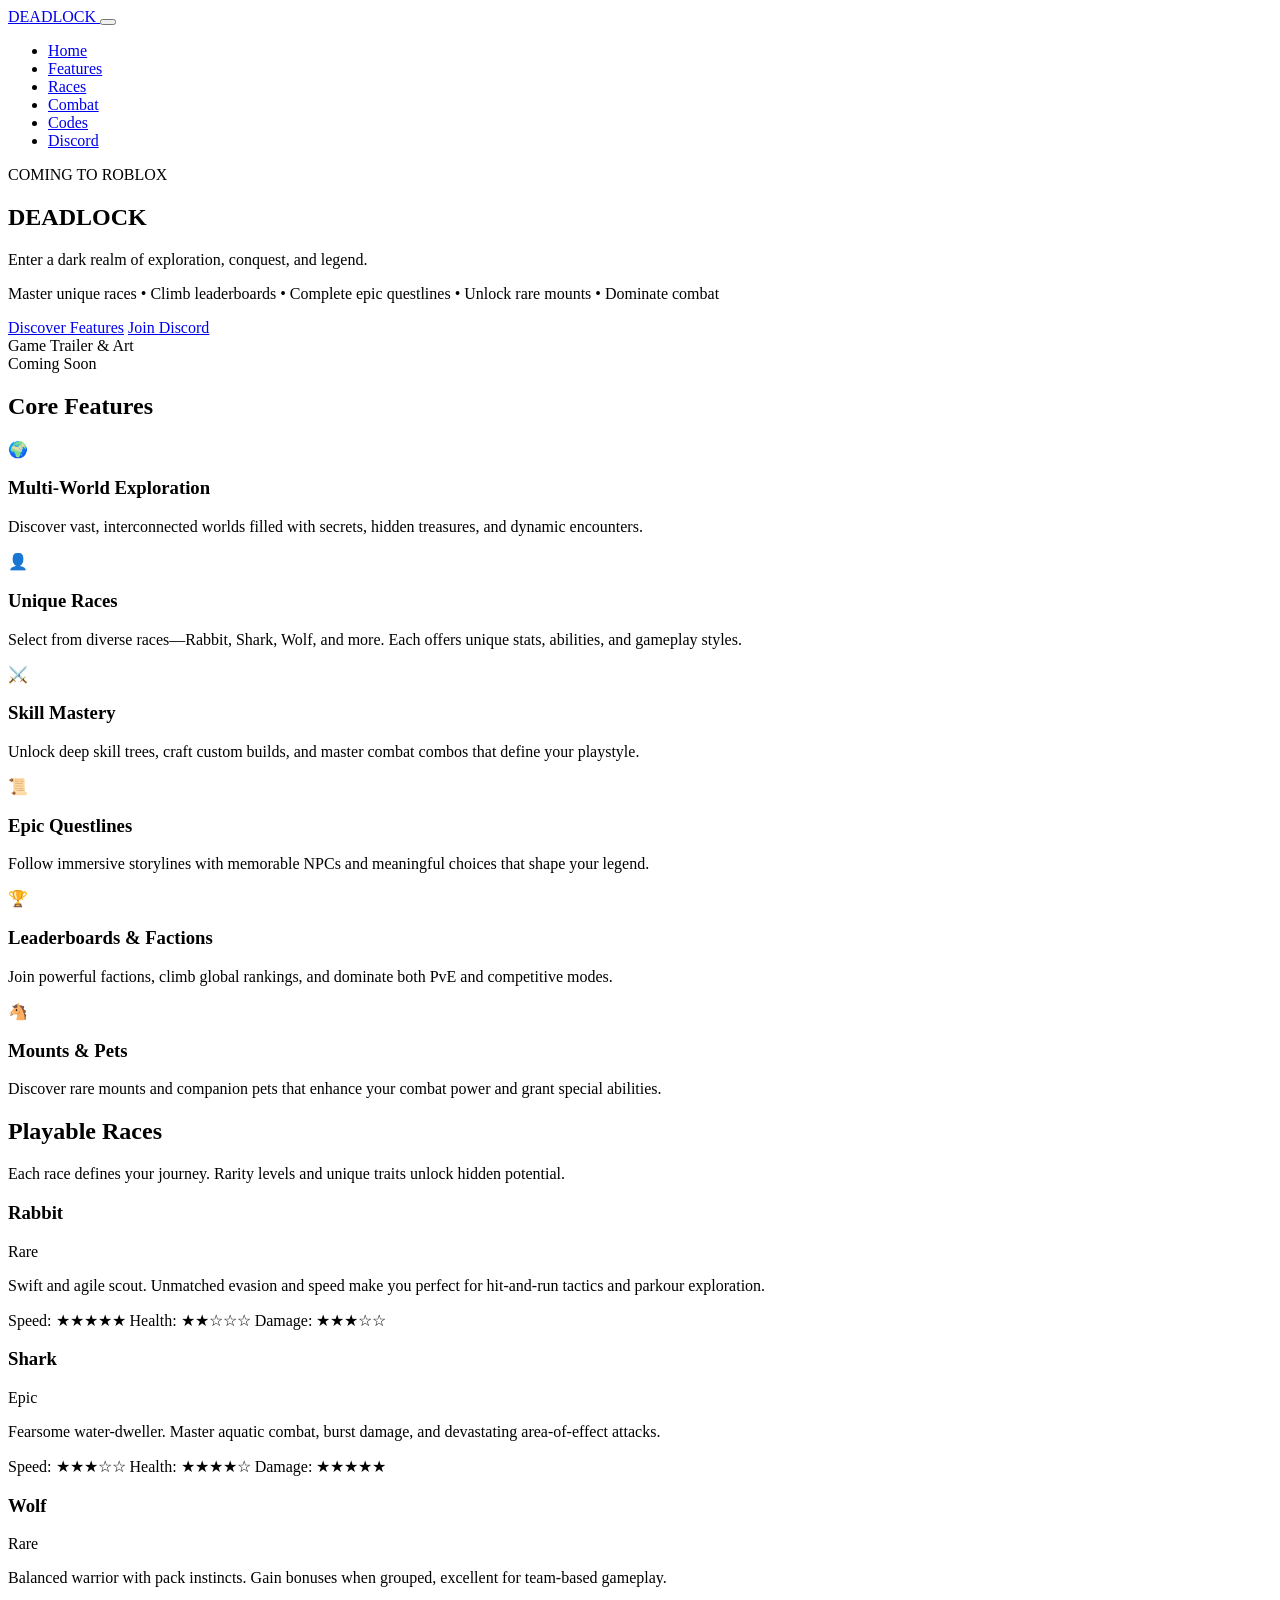
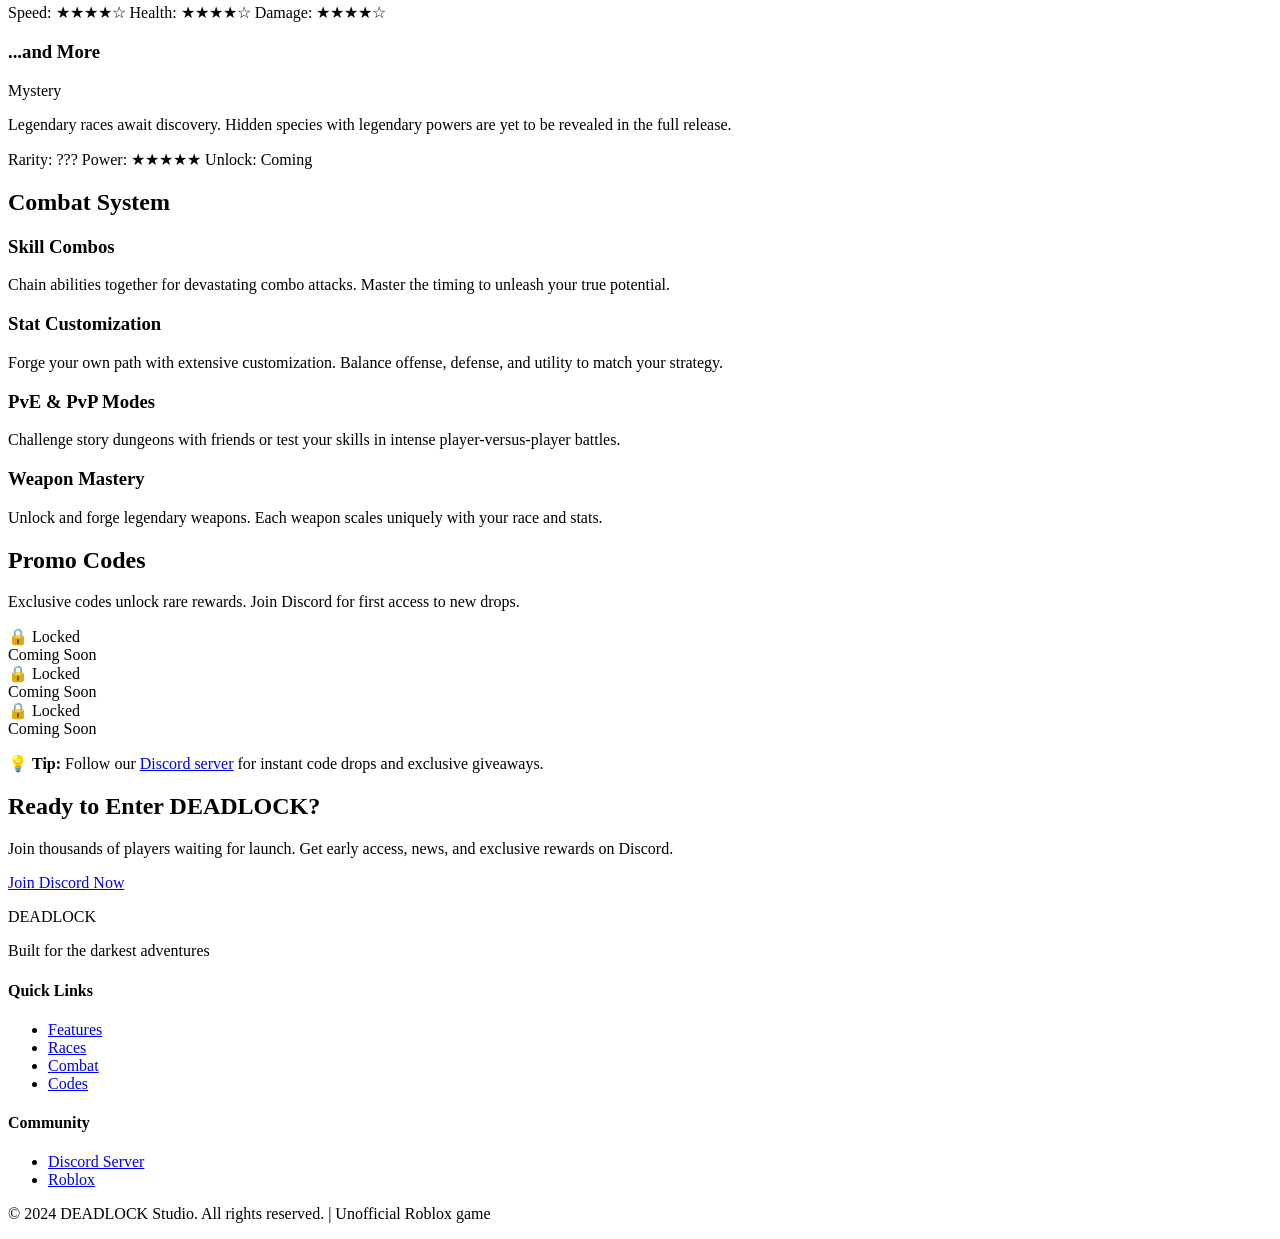
==== index.html @ 70a23412 "Complete rebuild: new professional DEADLOCK website with full functionality" ====
<!DOCTYPE html>
<html lang="en">
<head>
  <meta charset="UTF-8">
  <meta name="viewport" content="width=device-width, initial-scale=1.0">
  <title>DEADLOCK — Dark Roblox RPG</title>
  <meta name="description" content="DEADLOCK — An immersive dark Roblox RPG. Explore worlds, unlock races, master combat, climb leaderboards.">
  <link rel="preconnect" href="https://fonts.googleapis.com">
  <link rel="preconnect" href="https://fonts.gstatic.com" crossorigin>
  <link href="https://fonts.googleapis.com/css2?family=Inter:wght@300;400;500;600;700;800;900&display=swap" rel="stylesheet">
  <link rel="stylesheet" href="styles.css">
</head>
<body>
  <!-- HEADER / NAV -->
  <header class="site-header">
    <div class="container">
      <div class="header-inner">
        <a href="#home" class="logo">
          <span class="logo-text">DEADLOCK</span>
        </a>
        
        <button id="nav-toggle" class="nav-toggle" aria-label="Toggle menu" aria-expanded="false">
          <span></span>
          <span></span>
          <span></span>
        </button>

        <nav id="site-nav" class="site-nav">
          <ul>
            <li><a href="#home">Home</a></li>
            <li><a href="#features">Features</a></li>
            <li><a href="#races">Races</a></li>
            <li><a href="#combat">Combat</a></li>
            <li><a href="#codes">Codes</a></li>
            <li><a href="https://discord.gg/ru4EJtZaUZ" target="_blank" class="btn-discord">Discord</a></li>
          </ul>
        </nav>
      </div>
    </div>
  </header>

  <!-- HERO SECTION -->
  <section id="home" class="hero">
    <div class="container">
      <div class="hero-content">
        <div class="hero-tag">COMING TO ROBLOX</div>
        <h1 class="hero-title">DEADLOCK</h1>
        <p class="hero-subtitle">Enter a dark realm of exploration, conquest, and legend.</p>
        <p class="hero-desc">Master unique races • Climb leaderboards • Complete epic questlines • Unlock rare mounts • Dominate combat</p>
        
        <div class="hero-buttons">
          <a href="#features" class="btn btn-primary">Discover Features</a>
          <a href="https://discord.gg/ru4EJtZaUZ" target="_blank" class="btn btn-secondary">Join Discord</a>
        </div>
      </div>

      <div class="hero-visual">
        <div class="hero-glow"></div>
        <div class="hero-box">
          <div class="placeholder-text">Game Trailer & Art<br>Coming Soon</div>
        </div>
      </div>
    </div>
  </section>

  <!-- FEATURES SECTION -->
  <section id="features" class="features">
    <div class="container">
      <h2 class="section-title">Core Features</h2>
      
      <div class="features-grid">
        <div class="feature-card">
          <div class="feature-icon">🌍</div>
          <h3>Multi-World Exploration</h3>
          <p>Discover vast, interconnected worlds filled with secrets, hidden treasures, and dynamic encounters.</p>
        </div>

        <div class="feature-card">
          <div class="feature-icon">👤</div>
          <h3>Unique Races</h3>
          <p>Select from diverse races—Rabbit, Shark, Wolf, and more. Each offers unique stats, abilities, and gameplay styles.</p>
        </div>

        <div class="feature-card">
          <div class="feature-icon">⚔️</div>
          <h3>Skill Mastery</h3>
          <p>Unlock deep skill trees, craft custom builds, and master combat combos that define your playstyle.</p>
        </div>

        <div class="feature-card">
          <div class="feature-icon">📜</div>
          <h3>Epic Questlines</h3>
          <p>Follow immersive storylines with memorable NPCs and meaningful choices that shape your legend.</p>
        </div>

        <div class="feature-card">
          <div class="feature-icon">🏆</div>
          <h3>Leaderboards & Factions</h3>
          <p>Join powerful factions, climb global rankings, and dominate both PvE and competitive modes.</p>
        </div>

        <div class="feature-card">
          <div class="feature-icon">🐴</div>
          <h3>Mounts & Pets</h3>
          <p>Discover rare mounts and companion pets that enhance your combat power and grant special abilities.</p>
        </div>
      </div>
    </div>
  </section>

  <!-- RACES SECTION -->
  <section id="races" class="races">
    <div class="container">
      <h2 class="section-title">Playable Races</h2>
      <p class="section-desc">Each race defines your journey. Rarity levels and unique traits unlock hidden potential.</p>
      
      <div class="races-list">
        <div class="race-item">
          <div class="race-header">
            <h3>Rabbit</h3>
            <span class="race-rarity rarity-rare">Rare</span>
          </div>
          <p>Swift and agile scout. Unmatched evasion and speed make you perfect for hit-and-run tactics and parkour exploration.</p>
          <div class="race-stats">
            <span>Speed: ★★★★★</span>
            <span>Health: ★★☆☆☆</span>
            <span>Damage: ★★★☆☆</span>
          </div>
        </div>

        <div class="race-item">
          <div class="race-header">
            <h3>Shark</h3>
            <span class="race-rarity rarity-epic">Epic</span>
          </div>
          <p>Fearsome water-dweller. Master aquatic combat, burst damage, and devastating area-of-effect attacks.</p>
          <div class="race-stats">
            <span>Speed: ★★★☆☆</span>
            <span>Health: ★★★★☆</span>
            <span>Damage: ★★★★★</span>
          </div>
        </div>

        <div class="race-item">
          <div class="race-header">
            <h3>Wolf</h3>
            <span class="race-rarity rarity-rare">Rare</span>
          </div>
          <p>Balanced warrior with pack instincts. Gain bonuses when grouped, excellent for team-based gameplay.</p>
          <div class="race-stats">
            <span>Speed: ★★★★☆</span>
            <span>Health: ★★★★☆</span>
            <span>Damage: ★★★★☆</span>
          </div>
        </div>

        <div class="race-item">
          <div class="race-header">
            <h3>...and More</h3>
            <span class="race-rarity rarity-mythic">Mystery</span>
          </div>
          <p>Legendary races await discovery. Hidden species with legendary powers are yet to be revealed in the full release.</p>
          <div class="race-stats">
            <span>Rarity: ???</span>
            <span>Power: ★★★★★</span>
            <span>Unlock: Coming</span>
          </div>
        </div>
      </div>
    </div>
  </section>

  <!-- COMBAT SECTION -->
  <section id="combat" class="combat">
    <div class="container">
      <h2 class="section-title">Combat System</h2>
      
      <div class="combat-grid">
        <div class="combat-card">
          <h3>Skill Combos</h3>
          <p>Chain abilities together for devastating combo attacks. Master the timing to unleash your true potential.</p>
        </div>

        <div class="combat-card">
          <h3>Stat Customization</h3>
          <p>Forge your own path with extensive customization. Balance offense, defense, and utility to match your strategy.</p>
        </div>

        <div class="combat-card">
          <h3>PvE & PvP Modes</h3>
          <p>Challenge story dungeons with friends or test your skills in intense player-versus-player battles.</p>
        </div>

        <div class="combat-card">
          <h3>Weapon Mastery</h3>
          <p>Unlock and forge legendary weapons. Each weapon scales uniquely with your race and stats.</p>
        </div>
      </div>
    </div>
  </section>

  <!-- CODES SECTION -->
  <section id="codes" class="codes">
    <div class="container">
      <h2 class="section-title">Promo Codes</h2>
      <p class="section-desc">Exclusive codes unlock rare rewards. Join Discord for first access to new drops.</p>
      
      <div class="codes-grid">
        <div class="code-card code-locked">
          <div class="code-status">🔒 Locked</div>
          <div class="code-label">Coming Soon</div>
        </div>

        <div class="code-card code-locked">
          <div class="code-status">🔒 Locked</div>
          <div class="code-label">Coming Soon</div>
        </div>

        <div class="code-card code-locked">
          <div class="code-status">🔒 Locked</div>
          <div class="code-label">Coming Soon</div>
        </div>
      </div>

      <div class="codes-note">
        <p>💡 <strong>Tip:</strong> Follow our <a href="https://discord.gg/ru4EJtZaUZ" target="_blank">Discord server</a> for instant code drops and exclusive giveaways.</p>
      </div>
    </div>
  </section>

  <!-- CTA SECTION -->
  <section class="cta-section">
    <div class="container">
      <h2>Ready to Enter DEADLOCK?</h2>
      <p>Join thousands of players waiting for launch. Get early access, news, and exclusive rewards on Discord.</p>
      <a href="https://discord.gg/ru4EJtZaUZ" target="_blank" class="btn btn-primary btn-large">Join Discord Now</a>
    </div>
  </section>

  <!-- FOOTER -->
  <footer class="site-footer">
    <div class="container">
      <div class="footer-content">
        <div class="footer-brand">
          <p class="footer-logo">DEADLOCK</p>
          <p class="footer-tagline">Built for the darkest adventures</p>
        </div>

        <div class="footer-links">
          <h4>Quick Links</h4>
          <ul>
            <li><a href="#features">Features</a></li>
            <li><a href="#races">Races</a></li>
            <li><a href="#combat">Combat</a></li>
            <li><a href="#codes">Codes</a></li>
          </ul>
        </div>

        <div class="footer-social">
          <h4>Community</h4>
          <ul>
            <li><a href="https://discord.gg/ru4EJtZaUZ" target="_blank">Discord Server</a></li>
            <li><a href="https://www.roblox.com" target="_blank">Roblox</a></li>
          </ul>
        </div>
      </div>

      <div class="footer-bottom">
        <p>&copy; 2024 DEADLOCK Studio. All rights reserved. | Unofficial Roblox game</p>
      </div>
    </div>
  </footer>

  <!-- TOAST NOTIFICATION -->
  <div id="toast" class="toast" role="status" aria-live="polite"></div>

  <script src="script.js" defer></script>
</body>
</html>
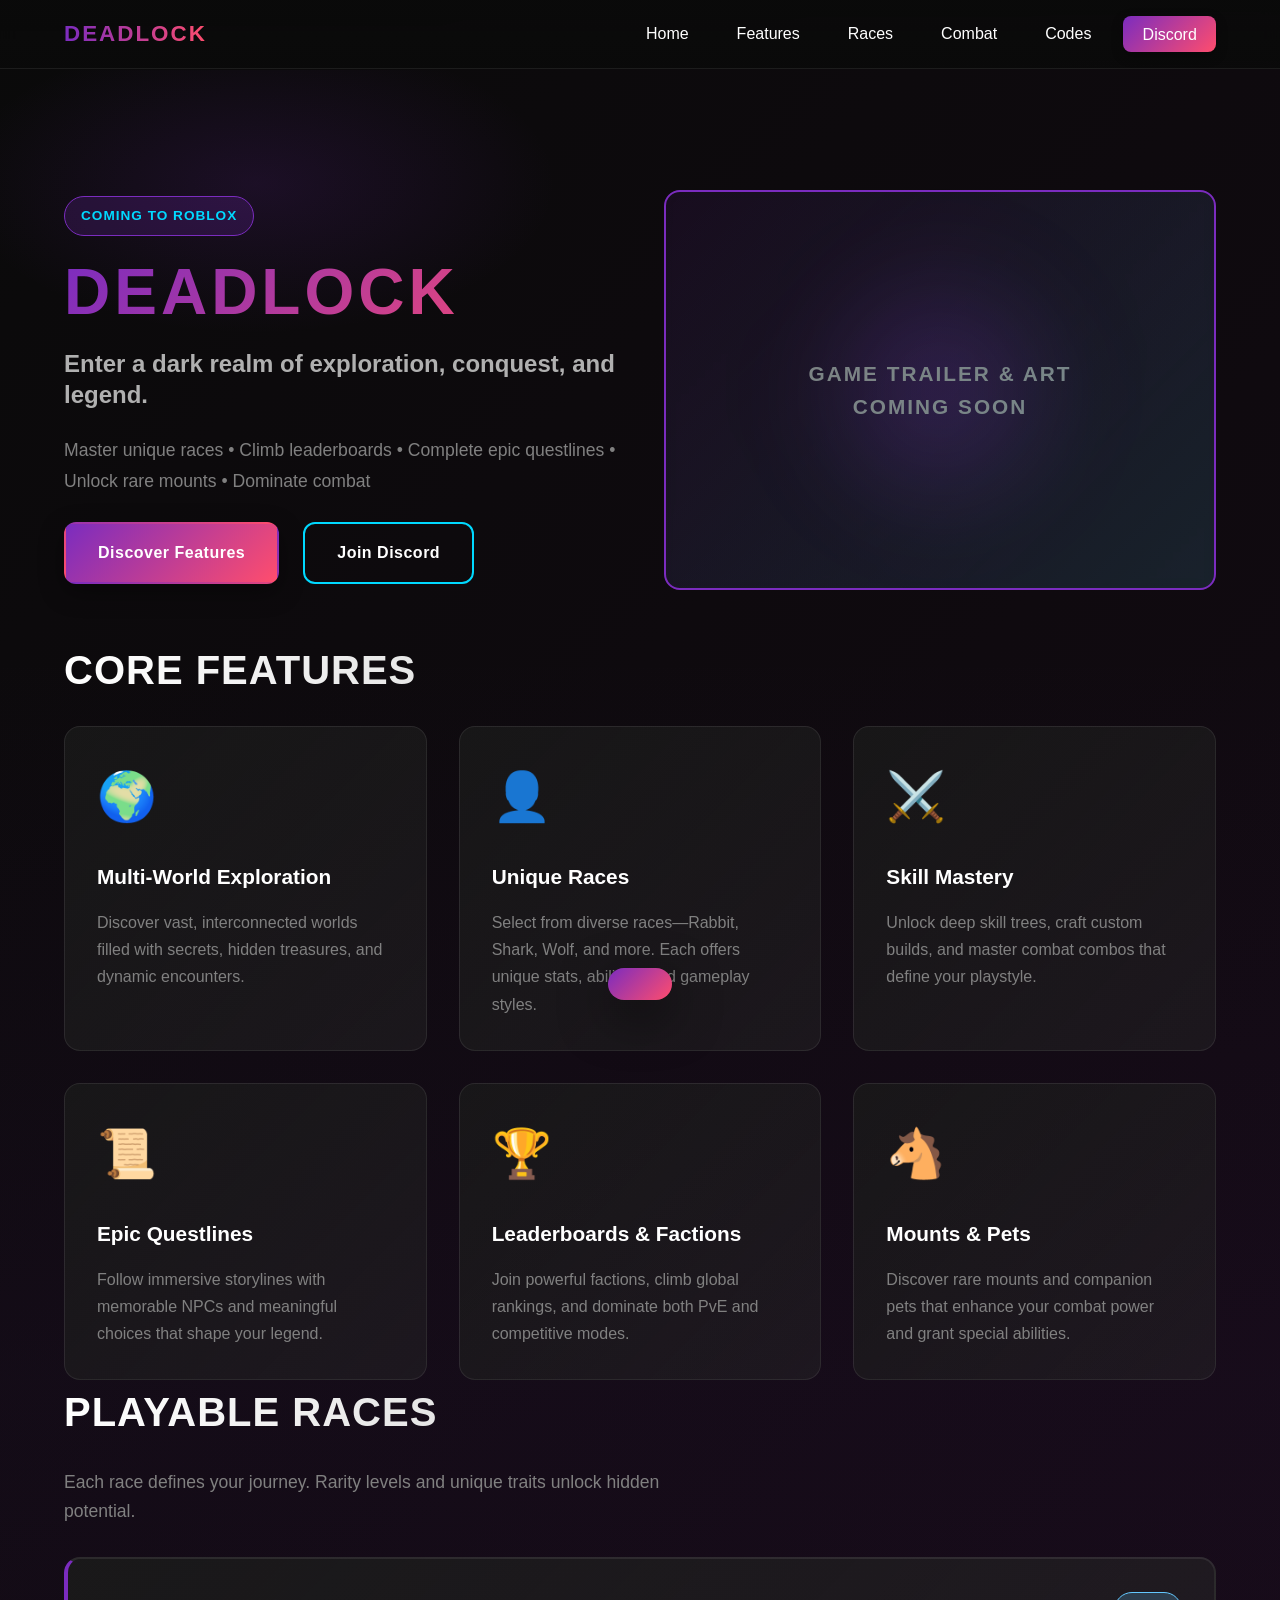
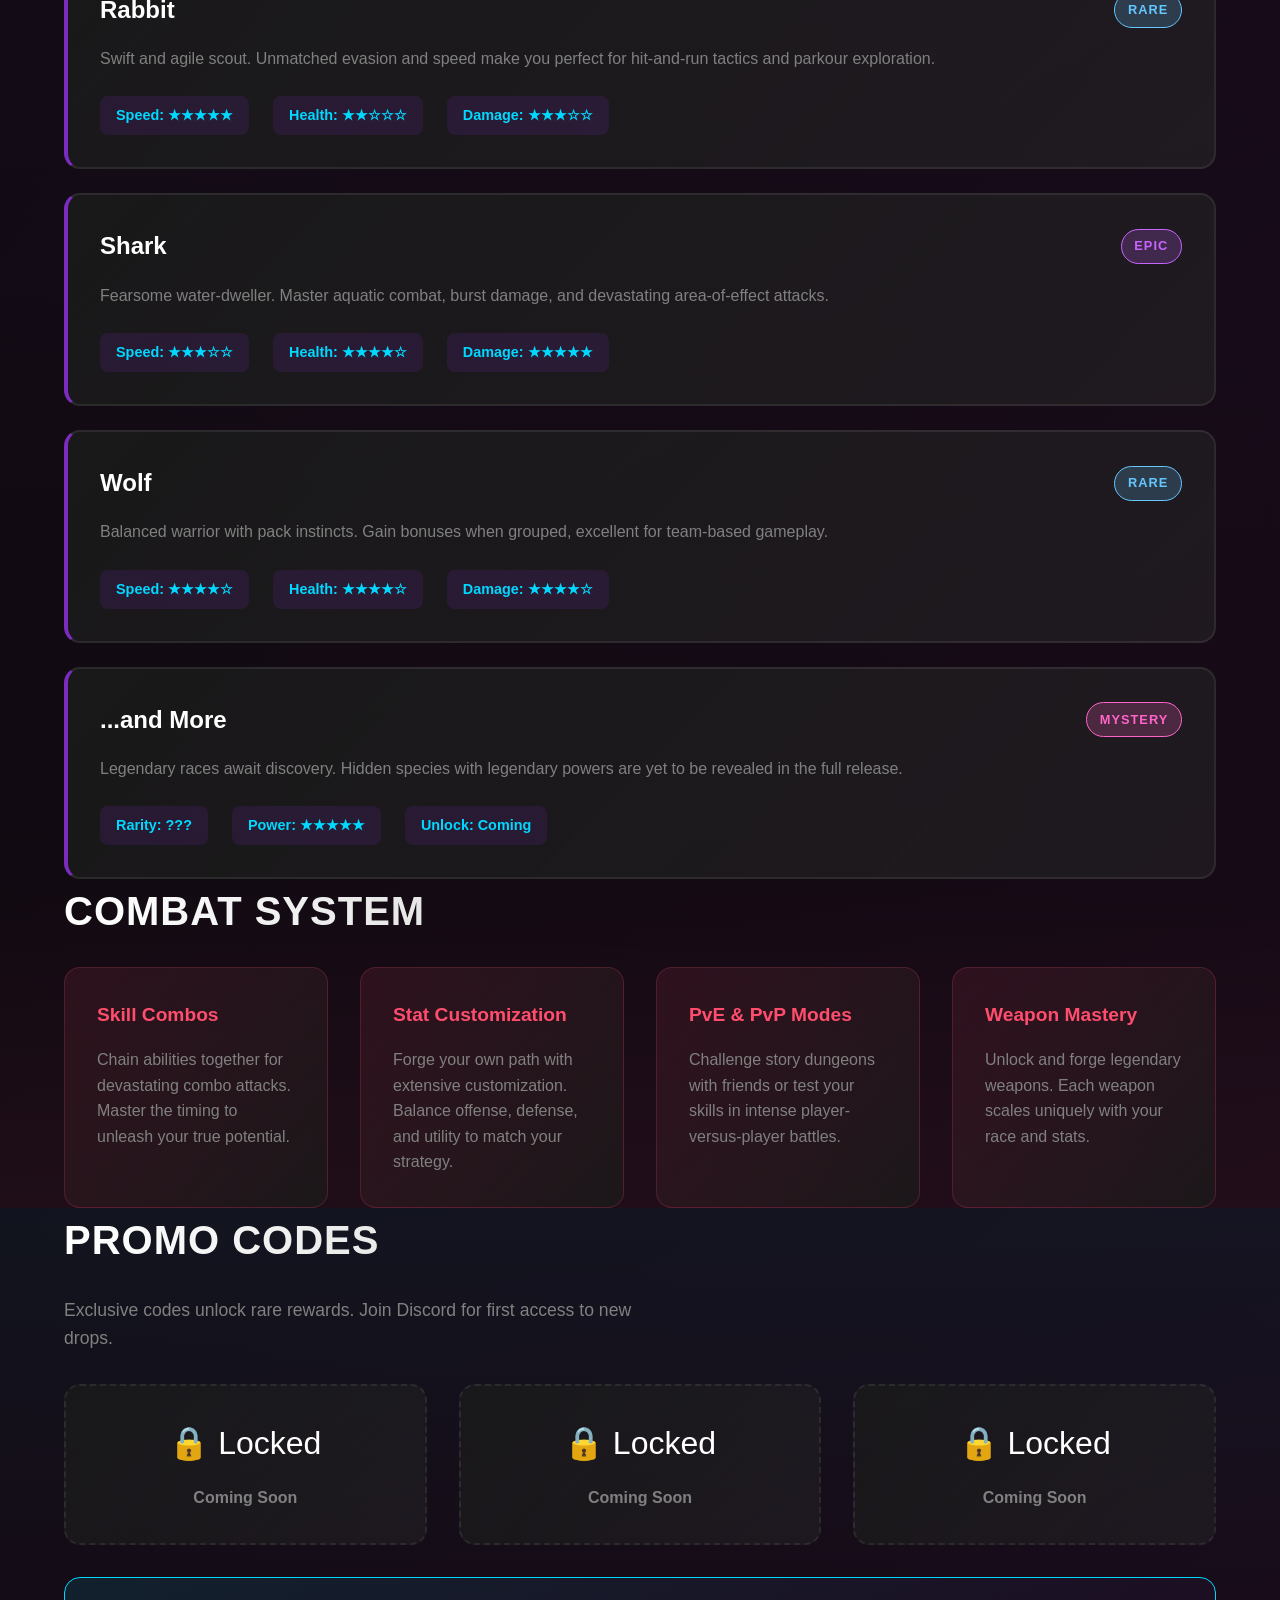
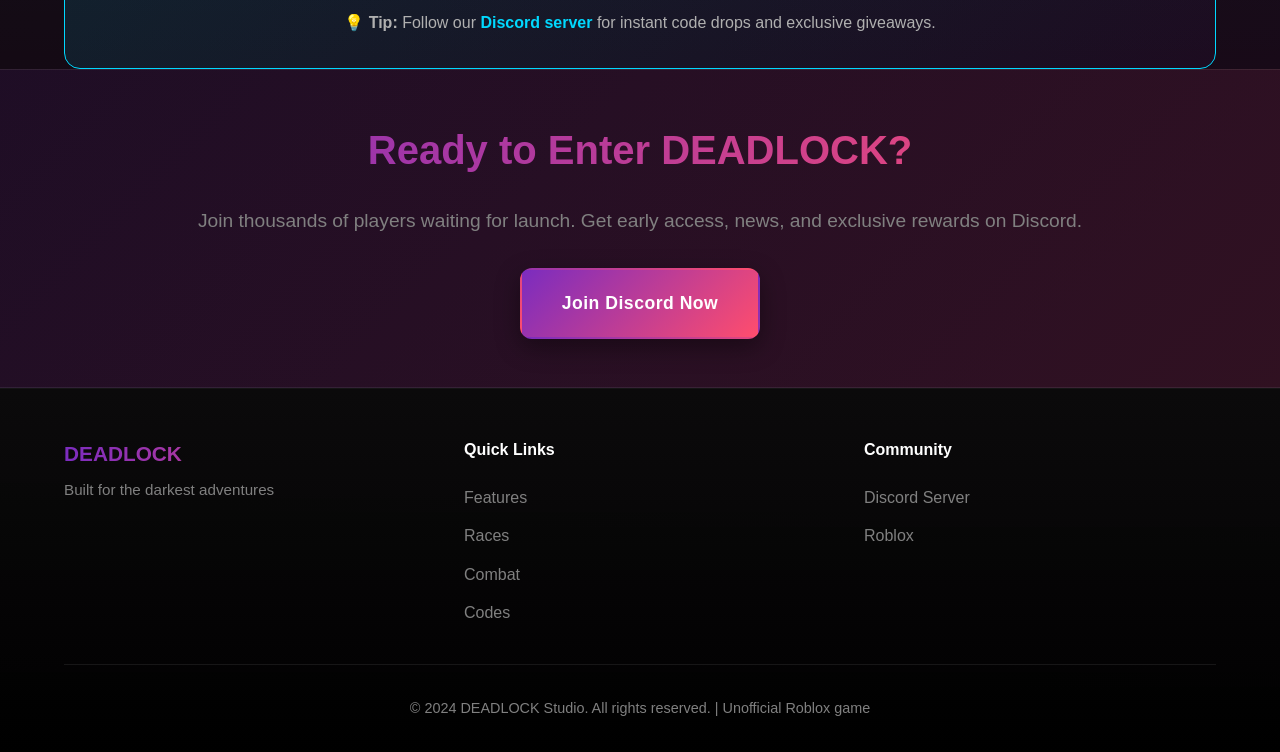
==== commit f72f7a35: "Create new DEADLOCK website files - HTML, CSS, JavaScript" ====
--- a/index.html
+++ b/index.html
@@ -276,4 +276,4 @@
 
   <script src="script.js" defer></script>
 </body>
-</html>
+</html>
--- a/styles.css
+++ b/styles.css
@@ -0,0 +1,852 @@
+/* DEADLOCK STYLESHEET - PREMIUM DARK THEME */
+
+* {
+  margin: 0;
+  padding: 0;
+  box-sizing: border-box;
+}
+
+:root {
+  /* Color Palette */
+  --bg-dark: #0a0a0a;
+  --bg-card: #1a1a1a;
+  --bg-hover: #2a2a2a;
+  --accent-purple: #7b2cbf;
+  --accent-pink: #ff4d6d;
+  --accent-cyan: #00d9ff;
+  --text-primary: #ffffff;
+  --text-secondary: #b0b0b0;
+  --text-muted: #808080;
+  --border-color: rgba(255, 255, 255, 0.08);
+  --shadow-sm: 0 4px 12px rgba(0, 0, 0, 0.3);
+  --shadow-md: 0 8px 24px rgba(0, 0, 0, 0.4);
+  --shadow-lg: 0 16px 48px rgba(0, 0, 0, 0.5);
+  
+  /* Spacing */
+  --spacing-xs: 0.5rem;
+  --spacing-sm: 1rem;
+  --spacing-md: 1.5rem;
+  --spacing-lg: 2rem;
+  --spacing-xl: 3rem;
+  
+  /* Border Radius */
+  --radius-sm: 8px;
+  --radius-md: 12px;
+  --radius-lg: 16px;
+  
+  /* Transitions */
+  --transition: all 0.3s cubic-bezier(0.4, 0, 0.2, 1);
+}
+
+/* BASE STYLES */
+html {
+  scroll-behavior: smooth;
+}
+
+body {
+  background: linear-gradient(135deg, var(--bg-dark) 0%, #1a0a1a 100%);
+  color: var(--text-primary);
+  font-family: 'Inter', -apple-system, BlinkMacSystemFont, 'Segoe UI', sans-serif;
+  font-size: 16px;
+  line-height: 1.6;
+  font-weight: 400;
+  -webkit-font-smoothing: antialiased;
+  -moz-osx-font-smoothing: grayscale;
+  overflow-x: hidden;
+}
+
+/* CONTAINER */
+.container {
+  max-width: 1200px;
+  margin: 0 auto;
+  padding: 0 var(--spacing-md);
+}
+
+/* HEADER / NAVIGATION */
+.site-header {
+  position: fixed;
+  top: 0;
+  left: 0;
+  right: 0;
+  z-index: 1000;
+  background: linear-gradient(180deg, rgba(10, 10, 10, 0.95) 0%, rgba(10, 10, 10, 0.85) 100%);
+  backdrop-filter: blur(10px);
+  border-bottom: 1px solid var(--border-color);
+  padding: var(--spacing-sm) 0;
+}
+
+.header-inner {
+  display: flex;
+  justify-content: space-between;
+  align-items: center;
+  gap: var(--spacing-md);
+}
+
+.logo {
+  text-decoration: none;
+  display: flex;
+  align-items: center;
+  gap: var(--spacing-xs);
+}
+
+.logo-text {
+  font-size: 1.4rem;
+  font-weight: 900;
+  letter-spacing: 2px;
+  background: linear-gradient(90deg, var(--accent-purple) 0%, var(--accent-pink) 100%);
+  -webkit-background-clip: text;
+  -webkit-text-fill-color: transparent;
+  background-clip: text;
+  transition: var(--transition);
+}
+
+.logo:hover .logo-text {
+  transform: scale(1.05);
+  filter: drop-shadow(0 0 8px rgba(123, 44, 191, 0.5));
+}
+
+.site-nav {
+  display: flex;
+  align-items: center;
+}
+
+.site-nav ul {
+  list-style: none;
+  display: flex;
+  gap: var(--spacing-sm);
+  align-items: center;
+}
+
+.site-nav a {
+  color: var(--text-primary);
+  text-decoration: none;
+  font-weight: 500;
+  padding: var(--spacing-xs) var(--spacing-sm);
+  border-radius: var(--radius-sm);
+  transition: var(--transition);
+  position: relative;
+}
+
+.site-nav a::after {
+  content: '';
+  position: absolute;
+  bottom: 0;
+  left: 0;
+  width: 0;
+  height: 2px;
+  background: linear-gradient(90deg, var(--accent-purple), var(--accent-pink));
+  transition: width 0.3s ease;
+}
+
+.site-nav a:hover::after {
+  width: 100%;
+}
+
+.site-nav a:hover {
+  color: var(--accent-purple);
+}
+
+.btn-discord {
+  background: linear-gradient(135deg, var(--accent-purple) 0%, var(--accent-pink) 100%);
+  color: white !important;
+  padding: 0.6rem 1.2rem !important;
+  border-radius: var(--radius-md);
+  font-weight: 600;
+  box-shadow: var(--shadow-sm);
+  transition: var(--transition);
+}
+
+.btn-discord:hover {
+  transform: translateY(-2px);
+  box-shadow: 0 8px 20px rgba(123, 44, 191, 0.4);
+}
+
+/* MOBILE NAV TOGGLE */
+.nav-toggle {
+  display: none;
+  flex-direction: column;
+  background: none;
+  border: none;
+  cursor: pointer;
+  gap: 6px;
+  padding: var(--spacing-xs);
+}
+
+.nav-toggle span {
+  width: 24px;
+  height: 2px;
+  background: var(--text-primary);
+  border-radius: 2px;
+  transition: var(--transition);
+}
+
+@media (max-width: 768px) {
+  .nav-toggle {
+    display: flex;
+  }
+
+  .site-nav {
+    display: none;
+    position: absolute;
+    top: 70px;
+    left: 0;
+    right: 0;
+    background: linear-gradient(180deg, rgba(26, 26, 26, 0.98) 0%, rgba(10, 10, 10, 0.98) 100%);
+    backdrop-filter: blur(10px);
+    border-bottom: 1px solid var(--border-color);
+    padding: var(--spacing-md);
+    flex-direction: column;
+  }
+
+  .site-nav.active {
+    display: flex;
+  }
+
+  .site-nav ul {
+    flex-direction: column;
+    gap: 0;
+    width: 100%;
+  }
+
+  .site-nav a {
+    width: 100%;
+    padding: var(--spacing-sm);
+  }
+}
+
+/* HERO SECTION */
+.hero {
+  padding: 120px var(--spacing-md) var(--spacing-xl);
+  margin-top: 70px;
+  background: radial-gradient(600px 300px at 20% 20%, rgba(123, 44, 191, 0.15) 0%, transparent 50%);
+}
+
+.hero .container {
+  display: grid;
+  grid-template-columns: 1fr 1fr;
+  gap: var(--spacing-xl);
+  align-items: center;
+}
+
+.hero-content {
+  display: flex;
+  flex-direction: column;
+  gap: var(--spacing-md);
+}
+
+.hero-tag {
+  display: inline-block;
+  background: rgba(123, 44, 191, 0.2);
+  border: 1px solid var(--accent-purple);
+  color: var(--accent-cyan);
+  padding: 0.5rem 1rem;
+  border-radius: 999px;
+  font-size: 0.85rem;
+  font-weight: 700;
+  letter-spacing: 1px;
+  width: fit-content;
+}
+
+.hero-title {
+  font-size: 4rem;
+  font-weight: 900;
+  letter-spacing: 4px;
+  line-height: 1;
+  background: linear-gradient(135deg, var(--accent-purple) 0%, var(--accent-pink) 100%);
+  -webkit-background-clip: text;
+  -webkit-text-fill-color: transparent;
+  background-clip: text;
+  text-transform: uppercase;
+}
+
+.hero-subtitle {
+  font-size: 1.5rem;
+  color: var(--text-secondary);
+  font-weight: 600;
+  line-height: 1.3;
+}
+
+.hero-desc {
+  font-size: 1.1rem;
+  color: var(--text-muted);
+  line-height: 1.8;
+}
+
+.hero-buttons {
+  display: flex;
+  gap: var(--spacing-md);
+  flex-wrap: wrap;
+}
+
+/* BUTTONS */
+.btn {
+  display: inline-flex;
+  align-items: center;
+  justify-content: center;
+  padding: 1rem 2rem;
+  border: none;
+  border-radius: var(--radius-md);
+  font-size: 1rem;
+  font-weight: 600;
+  text-decoration: none;
+  cursor: pointer;
+  transition: var(--transition);
+  letter-spacing: 0.5px;
+  white-space: nowrap;
+}
+
+.btn-primary {
+  background: linear-gradient(135deg, var(--accent-purple) 0%, var(--accent-pink) 100%);
+  color: white;
+  box-shadow: var(--shadow-md);
+  border: 2px solid transparent;
+}
+
+.btn-primary:hover {
+  transform: translateY(-3px);
+  box-shadow: 0 12px 32px rgba(123, 44, 191, 0.5);
+}
+
+.btn-secondary {
+  background: transparent;
+  color: var(--text-primary);
+  border: 2px solid var(--accent-cyan);
+  box-shadow: none;
+}
+
+.btn-secondary:hover {
+  background: rgba(0, 217, 255, 0.1);
+  box-shadow: 0 0 20px rgba(0, 217, 255, 0.3);
+  transform: translateY(-2px);
+}
+
+.btn-large {
+  padding: 1.2rem 2.5rem;
+  font-size: 1.1rem;
+}
+
+/* HERO VISUAL */
+.hero-visual {
+  position: relative;
+  height: 400px;
+  display: flex;
+  align-items: center;
+  justify-content: center;
+}
+
+.hero-glow {
+  position: absolute;
+  top: 50%;
+  left: 50%;
+  transform: translate(-50%, -50%);
+  width: 300px;
+  height: 300px;
+  background: radial-gradient(circle, rgba(123, 44, 191, 0.3) 0%, transparent 70%);
+  filter: blur(40px);
+  animation: pulse 4s ease-in-out infinite;
+}
+
+@keyframes pulse {
+  0%, 100% { transform: translate(-50%, -50%) scale(1); }
+  50% { transform: translate(-50%, -50%) scale(1.1); }
+}
+
+.hero-box {
+  position: relative;
+  z-index: 10;
+  width: 100%;
+  height: 100%;
+  border: 2px solid var(--accent-purple);
+  border-radius: var(--radius-lg);
+  background: linear-gradient(135deg, rgba(123, 44, 191, 0.1) 0%, rgba(255, 77, 109, 0.05) 100%);
+  display: flex;
+  align-items: center;
+  justify-content: center;
+  backdrop-filter: blur(5px);
+  overflow: hidden;
+}
+
+.hero-box::before {
+  content: '';
+  position: absolute;
+  inset: 0;
+  background: linear-gradient(135deg, transparent 0%, rgba(0, 217, 255, 0.1) 100%);
+  pointer-events: none;
+}
+
+.placeholder-text {
+  font-size: 1.3rem;
+  font-weight: 600;
+  text-align: center;
+  color: var(--text-muted);
+  text-transform: uppercase;
+  letter-spacing: 2px;
+}
+
+/* SECTIONS */
+.section {
+  padding: var(--spacing-xl) var(--spacing-md);
+}
+
+.section-title {
+  font-size: 2.5rem;
+  font-weight: 900;
+  margin-bottom: var(--spacing-md);
+  letter-spacing: 1px;
+  text-transform: uppercase;
+  background: linear-gradient(90deg, var(--text-primary) 0%, var(--text-secondary) 100%);
+  -webkit-background-clip: text;
+  -webkit-text-fill-color: transparent;
+  background-clip: text;
+}
+
+.section-desc {
+  color: var(--text-muted);
+  font-size: 1.1rem;
+  margin-bottom: var(--spacing-lg);
+  max-width: 600px;
+}
+
+/* FEATURES SECTION */
+.features {
+  background: linear-gradient(180deg, transparent 0%, rgba(123, 44, 191, 0.05) 100%);
+}
+
+.features-grid {
+  display: grid;
+  grid-template-columns: repeat(auto-fit, minmax(300px, 1fr));
+  gap: var(--spacing-lg);
+}
+
+.feature-card {
+  background: linear-gradient(135deg, rgba(26, 26, 26, 0.8) 0%, rgba(42, 42, 42, 0.4) 100%);
+  border: 1px solid var(--border-color);
+  padding: var(--spacing-lg);
+  border-radius: var(--radius-lg);
+  transition: var(--transition);
+  cursor: pointer;
+}
+
+.feature-card:hover {
+  border-color: var(--accent-purple);
+  background: linear-gradient(135deg, rgba(123, 44, 191, 0.1) 0%, rgba(26, 26, 26, 0.8) 100%);
+  transform: translateY(-8px);
+  box-shadow: var(--shadow-lg);
+}
+
+.feature-icon {
+  font-size: 3rem;
+  margin-bottom: var(--spacing-md);
+}
+
+.feature-card h3 {
+  font-size: 1.3rem;
+  margin-bottom: var(--spacing-sm);
+  color: var(--text-primary);
+}
+
+.feature-card p {
+  color: var(--text-muted);
+  line-height: 1.7;
+}
+
+/* RACES SECTION */
+.races {
+  background: linear-gradient(180deg, rgba(123, 44, 191, 0.05) 0%, transparent 100%);
+}
+
+.races-list {
+  display: grid;
+  gap: var(--spacing-md);
+}
+
+.race-item {
+  background: linear-gradient(135deg, rgba(26, 26, 26, 0.9) 0%, rgba(42, 42, 42, 0.5) 100%);
+  border: 2px solid var(--border-color);
+  border-left: 4px solid var(--accent-purple);
+  padding: var(--spacing-lg);
+  border-radius: var(--radius-lg);
+  transition: var(--transition);
+}
+
+.race-item:hover {
+  border-left-color: var(--accent-pink);
+  background: linear-gradient(135deg, rgba(123, 44, 191, 0.15) 0%, rgba(26, 26, 26, 0.9) 100%);
+  box-shadow: var(--shadow-lg);
+}
+
+.race-header {
+  display: flex;
+  justify-content: space-between;
+  align-items: center;
+  margin-bottom: var(--spacing-sm);
+  gap: var(--spacing-md);
+}
+
+.race-header h3 {
+  font-size: 1.5rem;
+  color: var(--text-primary);
+  font-weight: 800;
+}
+
+.race-rarity {
+  display: inline-block;
+  padding: 0.4rem 0.8rem;
+  border-radius: 999px;
+  font-size: 0.8rem;
+  font-weight: 700;
+  text-transform: uppercase;
+  letter-spacing: 1px;
+}
+
+.rarity-rare {
+  background: rgba(100, 200, 255, 0.2);
+  color: #64c8ff;
+  border: 1px solid #64c8ff;
+}
+
+.rarity-epic {
+  background: rgba(200, 100, 255, 0.2);
+  color: #c864ff;
+  border: 1px solid #c864ff;
+}
+
+.rarity-mythic {
+  background: rgba(255, 100, 200, 0.2);
+  color: #ff64c8;
+  border: 1px solid #ff64c8;
+}
+
+.race-item p {
+  color: var(--text-muted);
+  margin-bottom: var(--spacing-md);
+  line-height: 1.7;
+}
+
+.race-stats {
+  display: flex;
+  flex-wrap: wrap;
+  gap: var(--spacing-md);
+}
+
+.race-stats span {
+  background: rgba(123, 44, 191, 0.15);
+  padding: 0.5rem 1rem;
+  border-radius: var(--radius-sm);
+  font-size: 0.9rem;
+  color: var(--accent-cyan);
+  font-weight: 600;
+}
+
+/* COMBAT SECTION */
+.combat {
+  background: linear-gradient(180deg, transparent 0%, rgba(255, 77, 109, 0.05) 100%);
+}
+
+.combat-grid {
+  display: grid;
+  grid-template-columns: repeat(auto-fit, minmax(250px, 1fr));
+  gap: var(--spacing-lg);
+}
+
+.combat-card {
+  background: linear-gradient(135deg, rgba(255, 77, 109, 0.1) 0%, rgba(26, 26, 26, 0.8) 100%);
+  border: 1px solid rgba(255, 77, 109, 0.2);
+  padding: var(--spacing-lg);
+  border-radius: var(--radius-lg);
+  transition: var(--transition);
+}
+
+.combat-card:hover {
+  border-color: var(--accent-pink);
+  transform: translateY(-6px);
+  box-shadow: 0 12px 32px rgba(255, 77, 109, 0.3);
+}
+
+.combat-card h3 {
+  font-size: 1.2rem;
+  margin-bottom: var(--spacing-sm);
+  color: var(--accent-pink);
+  font-weight: 700;
+}
+
+.combat-card p {
+  color: var(--text-muted);
+  line-height: 1.6;
+}
+
+/* CODES SECTION */
+.codes {
+  background: linear-gradient(180deg, rgba(0, 217, 255, 0.05) 0%, transparent 100%);
+}
+
+.codes-grid {
+  display: grid;
+  grid-template-columns: repeat(auto-fit, minmax(200px, 1fr));
+  gap: var(--spacing-lg);
+  margin-bottom: var(--spacing-lg);
+}
+
+.code-card {
+  background: linear-gradient(135deg, rgba(26, 26, 26, 0.8) 0%, rgba(42, 42, 42, 0.4) 100%);
+  border: 2px dashed var(--border-color);
+  padding: var(--spacing-lg);
+  border-radius: var(--radius-lg);
+  text-align: center;
+  transition: var(--transition);
+  min-height: 150px;
+  display: flex;
+  flex-direction: column;
+  align-items: center;
+  justify-content: center;
+}
+
+.code-card.code-locked {
+  opacity: 0.7;
+}
+
+.code-card:hover {
+  border-color: var(--accent-cyan);
+  background: linear-gradient(135deg, rgba(0, 217, 255, 0.1) 0%, rgba(26, 26, 26, 0.8) 100%);
+}
+
+.code-status {
+  font-size: 2rem;
+  margin-bottom: var(--spacing-sm);
+}
+
+.code-label {
+  color: var(--text-muted);
+  font-weight: 600;
+}
+
+.codes-note {
+  background: linear-gradient(135deg, rgba(0, 217, 255, 0.1) 0%, rgba(123, 44, 191, 0.05) 100%);
+  border: 1px solid var(--accent-cyan);
+  border-radius: var(--radius-lg);
+  padding: var(--spacing-lg);
+  text-align: center;
+}
+
+.codes-note p {
+  color: var(--text-secondary);
+}
+
+.codes-note a {
+  color: var(--accent-cyan);
+  text-decoration: none;
+  font-weight: 700;
+  transition: var(--transition);
+}
+
+.codes-note a:hover {
+  text-decoration: underline;
+}
+
+/* CTA SECTION */
+.cta-section {
+  padding: var(--spacing-xl) var(--spacing-md);
+  text-align: center;
+  background: linear-gradient(135deg, rgba(123, 44, 191, 0.1) 0%, rgba(255, 77, 109, 0.1) 100%);
+  border-top: 1px solid var(--border-color);
+  border-bottom: 1px solid var(--border-color);
+}
+
+.cta-section h2 {
+  font-size: 2.5rem;
+  margin-bottom: var(--spacing-md);
+  background: linear-gradient(90deg, var(--accent-purple) 0%, var(--accent-pink) 100%);
+  -webkit-background-clip: text;
+  -webkit-text-fill-color: transparent;
+  background-clip: text;
+}
+
+.cta-section p {
+  font-size: 1.2rem;
+  color: var(--text-muted);
+  margin-bottom: var(--spacing-lg);
+}
+
+/* FOOTER */
+.site-footer {
+  background: linear-gradient(180deg, rgba(10, 10, 10, 0.9) 0%, #000000 100%);
+  border-top: 1px solid var(--border-color);
+  padding: var(--spacing-xl) var(--spacing-md) var(--spacing-lg);
+}
+
+.footer-content {
+  display: grid;
+  grid-template-columns: repeat(auto-fit, minmax(200px, 1fr));
+  gap: var(--spacing-xl);
+  margin-bottom: var(--spacing-lg);
+}
+
+.footer-brand .footer-logo {
+  font-size: 1.3rem;
+  font-weight: 900;
+  background: linear-gradient(90deg, var(--accent-purple), var(--accent-pink));
+  -webkit-background-clip: text;
+  -webkit-text-fill-color: transparent;
+  background-clip: text;
+  margin-bottom: var(--spacing-xs);
+}
+
+.footer-tagline {
+  color: var(--text-muted);
+  font-size: 0.95rem;
+}
+
+.footer-links h4,
+.footer-social h4 {
+  color: var(--text-primary);
+  margin-bottom: var(--spacing-sm);
+  font-size: 1rem;
+}
+
+.footer-links ul,
+.footer-social ul {
+  list-style: none;
+}
+
+.footer-links a,
+.footer-social a {
+  color: var(--text-muted);
+  text-decoration: none;
+  display: block;
+  padding: 0.4rem 0;
+  transition: var(--transition);
+}
+
+.footer-links a:hover,
+.footer-social a:hover {
+  color: var(--accent-cyan);
+  transform: translateX(4px);
+}
+
+.footer-bottom {
+  text-align: center;
+  padding-top: var(--spacing-lg);
+  border-top: 1px solid var(--border-color);
+  color: var(--text-muted);
+  font-size: 0.9rem;
+}
+
+/* TOAST NOTIFICATION */
+.toast {
+  position: fixed;
+  bottom: -100px;
+  left: 50%;
+  transform: translateX(-50%);
+  background: linear-gradient(135deg, var(--accent-purple) 0%, var(--accent-pink) 100%);
+  color: white;
+  padding: 1rem 2rem;
+  border-radius: 999px;
+  box-shadow: var(--shadow-lg);
+  z-index: 2000;
+  transition: bottom 0.4s ease;
+  font-weight: 600;
+}
+
+.toast.show {
+  bottom: 30px;
+}
+
+/* RESPONSIVENESS */
+@media (max-width: 1024px) {
+  .hero .container {
+    grid-template-columns: 1fr;
+    gap: var(--spacing-lg);
+  }
+
+  .hero-title {
+    font-size: 3rem;
+  }
+
+  .section-title {
+    font-size: 2rem;
+  }
+}
+
+@media (max-width: 768px) {
+  :root {
+    --spacing-xl: 2rem;
+    --spacing-lg: 1.5rem;
+  }
+
+  .hero {
+    padding: 100px var(--spacing-md) var(--spacing-lg);
+  }
+
+  .hero-title {
+    font-size: 2.5rem;
+    letter-spacing: 2px;
+  }
+
+  .hero-subtitle {
+    font-size: 1.2rem;
+  }
+
+  .hero-visual {
+    height: 300px;
+  }
+
+  .features-grid,
+  .combat-grid,
+  .codes-grid {
+    grid-template-columns: 1fr;
+  }
+
+  .hero-buttons {
+    flex-direction: column;
+  }
+
+  .btn {
+    width: 100%;
+  }
+
+  .race-header {
+    flex-direction: column;
+    align-items: flex-start;
+  }
+
+  .footer-content {
+    grid-template-columns: 1fr;
+    text-align: center;
+  }
+
+  .footer-links a,
+  .footer-social a {
+    display: inline;
+    padding: 0 var(--spacing-sm);
+  }
+
+  .footer-links a:hover,
+  .footer-social a:hover {
+    transform: none;
+  }
+}
+
+@media (max-width: 480px) {
+  .hero-title {
+    font-size: 2rem;
+  }
+
+  .hero-tag {
+    font-size: 0.75rem;
+    padding: 0.4rem 0.8rem;
+  }
+
+  .section-title {
+    font-size: 1.6rem;
+  }
+
+  .container {
+    padding: 0 1rem;
+  }
+
+  .feature-card,
+  .combat-card,
+  .race-item {
+    padding: var(--spacing-md);
+  }
+}
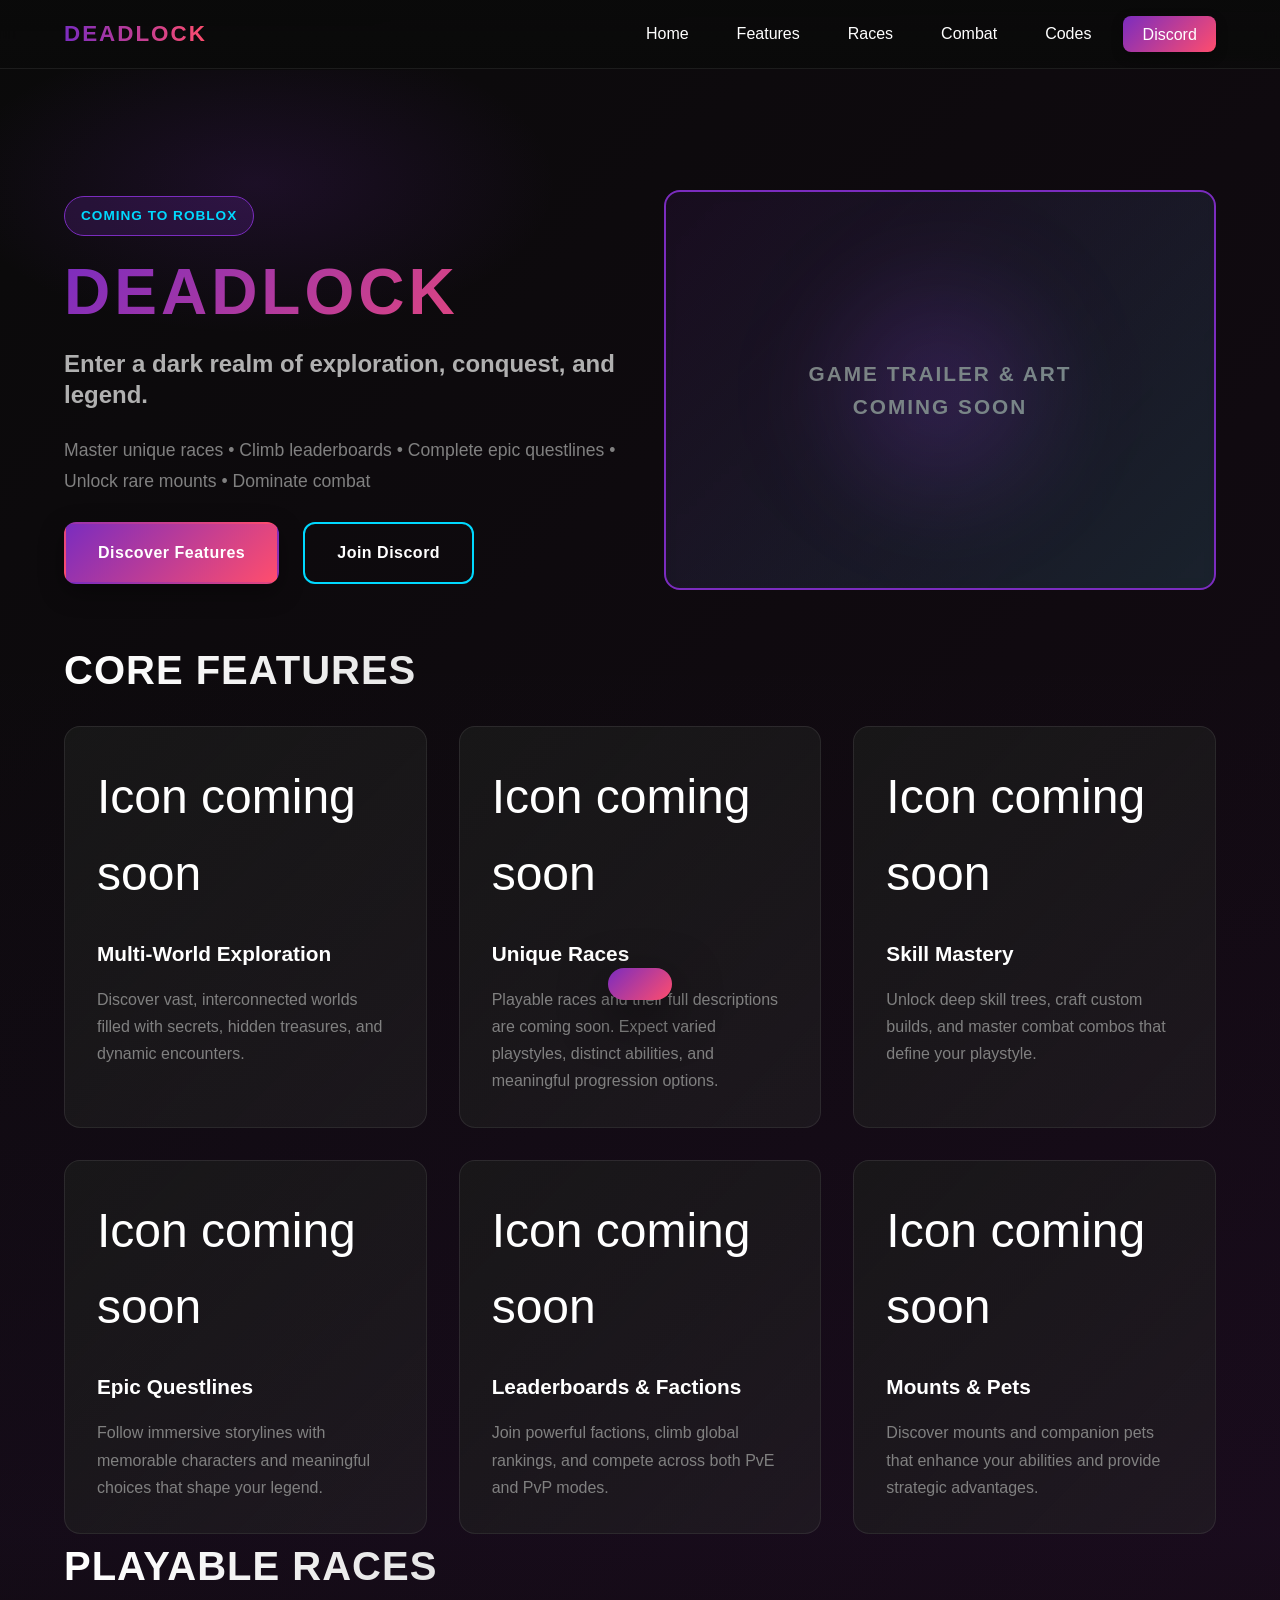
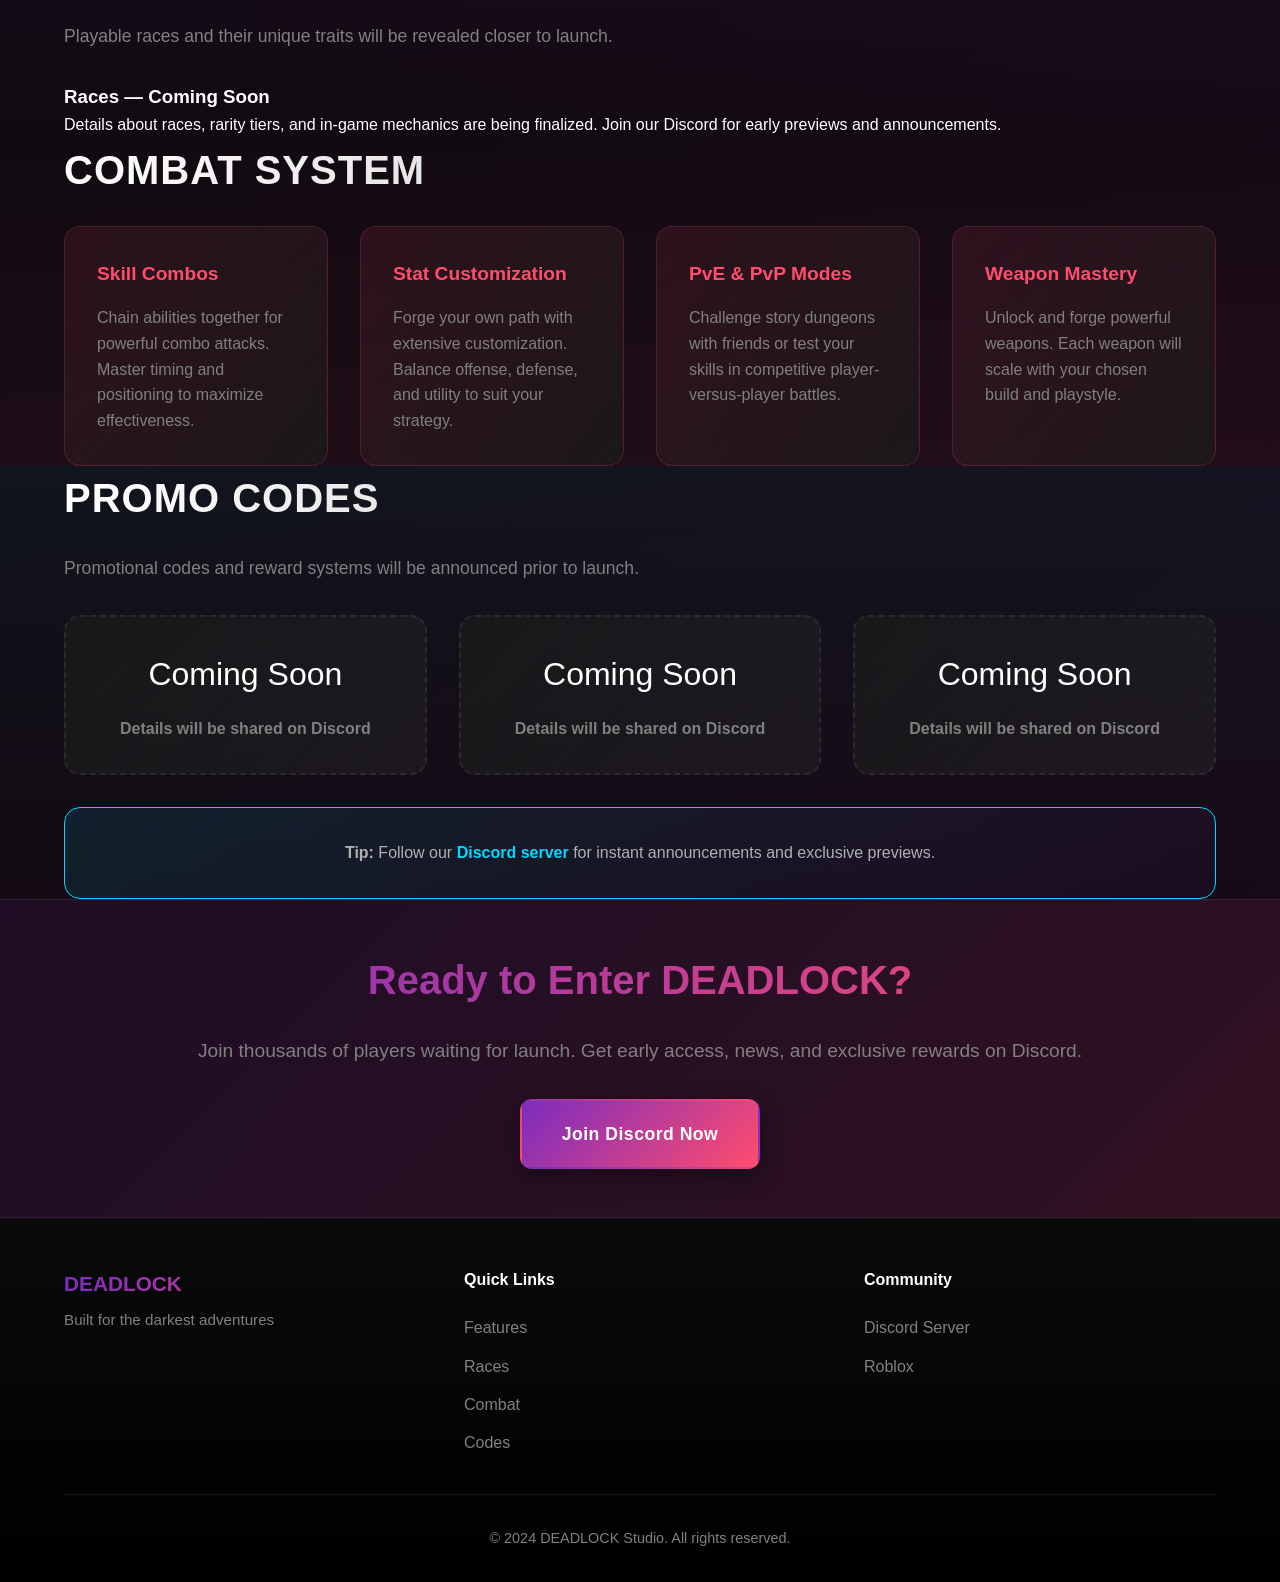
==== commit f937d434: "Remove emojis and update copy: mark races, codes, and icons as Coming Soon; make language more profe" ====
--- a/index.html
+++ b/index.html
@@ -57,7 +57,7 @@
       <div class="hero-visual">
         <div class="hero-glow"></div>
         <div class="hero-box">
-          <div class="placeholder-text">Game Trailer & Art<br>Coming Soon</div>
+          <div class="placeholder-text">Game Trailer &amp; Art<br>Coming Soon</div>
         </div>
       </div>
     </div>
@@ -70,39 +70,39 @@
       
       <div class="features-grid">
         <div class="feature-card">
-          <div class="feature-icon">🌍</div>
+          <div class="feature-icon">Icon coming soon</div>
           <h3>Multi-World Exploration</h3>
           <p>Discover vast, interconnected worlds filled with secrets, hidden treasures, and dynamic encounters.</p>
         </div>
 
         <div class="feature-card">
-          <div class="feature-icon">👤</div>
+          <div class="feature-icon">Icon coming soon</div>
           <h3>Unique Races</h3>
-          <p>Select from diverse races—Rabbit, Shark, Wolf, and more. Each offers unique stats, abilities, and gameplay styles.</p>
-        </div>
-
-        <div class="feature-card">
-          <div class="feature-icon">⚔️</div>
+          <p>Playable races and their full descriptions are coming soon. Expect varied playstyles, distinct abilities, and meaningful progression options.</p>
+        </div>
+
+        <div class="feature-card">
+          <div class="feature-icon">Icon coming soon</div>
           <h3>Skill Mastery</h3>
           <p>Unlock deep skill trees, craft custom builds, and master combat combos that define your playstyle.</p>
         </div>
 
         <div class="feature-card">
-          <div class="feature-icon">📜</div>
+          <div class="feature-icon">Icon coming soon</div>
           <h3>Epic Questlines</h3>
-          <p>Follow immersive storylines with memorable NPCs and meaningful choices that shape your legend.</p>
-        </div>
-
-        <div class="feature-card">
-          <div class="feature-icon">🏆</div>
-          <h3>Leaderboards & Factions</h3>
-          <p>Join powerful factions, climb global rankings, and dominate both PvE and competitive modes.</p>
-        </div>
-
-        <div class="feature-card">
-          <div class="feature-icon">🐴</div>
-          <h3>Mounts & Pets</h3>
-          <p>Discover rare mounts and companion pets that enhance your combat power and grant special abilities.</p>
+          <p>Follow immersive storylines with memorable characters and meaningful choices that shape your legend.</p>
+        </div>
+
+        <div class="feature-card">
+          <div class="feature-icon">Icon coming soon</div>
+          <h3>Leaderboards &amp; Factions</h3>
+          <p>Join powerful factions, climb global rankings, and compete across both PvE and PvP modes.</p>
+        </div>
+
+        <div class="feature-card">
+          <div class="feature-icon">Icon coming soon</div>
+          <h3>Mounts &amp; Pets</h3>
+          <p>Discover mounts and companion pets that enhance your abilities and provide strategic advantages.</p>
         </div>
       </div>
     </div>
@@ -112,59 +112,12 @@
   <section id="races" class="races">
     <div class="container">
       <h2 class="section-title">Playable Races</h2>
-      <p class="section-desc">Each race defines your journey. Rarity levels and unique traits unlock hidden potential.</p>
-      
-      <div class="races-list">
-        <div class="race-item">
-          <div class="race-header">
-            <h3>Rabbit</h3>
-            <span class="race-rarity rarity-rare">Rare</span>
-          </div>
-          <p>Swift and agile scout. Unmatched evasion and speed make you perfect for hit-and-run tactics and parkour exploration.</p>
-          <div class="race-stats">
-            <span>Speed: ★★★★★</span>
-            <span>Health: ★★☆☆☆</span>
-            <span>Damage: ★★★☆☆</span>
-          </div>
-        </div>
-
-        <div class="race-item">
-          <div class="race-header">
-            <h3>Shark</h3>
-            <span class="race-rarity rarity-epic">Epic</span>
-          </div>
-          <p>Fearsome water-dweller. Master aquatic combat, burst damage, and devastating area-of-effect attacks.</p>
-          <div class="race-stats">
-            <span>Speed: ★★★☆☆</span>
-            <span>Health: ★★★★☆</span>
-            <span>Damage: ★★★★★</span>
-          </div>
-        </div>
-
-        <div class="race-item">
-          <div class="race-header">
-            <h3>Wolf</h3>
-            <span class="race-rarity rarity-rare">Rare</span>
-          </div>
-          <p>Balanced warrior with pack instincts. Gain bonuses when grouped, excellent for team-based gameplay.</p>
-          <div class="race-stats">
-            <span>Speed: ★★★★☆</span>
-            <span>Health: ★★★★☆</span>
-            <span>Damage: ★★★★☆</span>
-          </div>
-        </div>
-
-        <div class="race-item">
-          <div class="race-header">
-            <h3>...and More</h3>
-            <span class="race-rarity rarity-mythic">Mystery</span>
-          </div>
-          <p>Legendary races await discovery. Hidden species with legendary powers are yet to be revealed in the full release.</p>
-          <div class="race-stats">
-            <span>Rarity: ???</span>
-            <span>Power: ★★★★★</span>
-            <span>Unlock: Coming</span>
-          </div>
+      <p class="section-desc">Playable races and their unique traits will be revealed closer to launch.</p>
+      
+      <div class="races-coming-soon">
+        <div class="race-coming-soon-card">
+          <h3>Races — Coming Soon</h3>
+          <p>Details about races, rarity tiers, and in-game mechanics are being finalized. Join our Discord for early previews and announcements.</p>
         </div>
       </div>
     </div>
@@ -178,22 +131,22 @@
       <div class="combat-grid">
         <div class="combat-card">
           <h3>Skill Combos</h3>
-          <p>Chain abilities together for devastating combo attacks. Master the timing to unleash your true potential.</p>
+          <p>Chain abilities together for powerful combo attacks. Master timing and positioning to maximize effectiveness.</p>
         </div>
 
         <div class="combat-card">
           <h3>Stat Customization</h3>
-          <p>Forge your own path with extensive customization. Balance offense, defense, and utility to match your strategy.</p>
-        </div>
-
-        <div class="combat-card">
-          <h3>PvE & PvP Modes</h3>
-          <p>Challenge story dungeons with friends or test your skills in intense player-versus-player battles.</p>
+          <p>Forge your own path with extensive customization. Balance offense, defense, and utility to suit your strategy.</p>
+        </div>
+
+        <div class="combat-card">
+          <h3>PvE &amp; PvP Modes</h3>
+          <p>Challenge story dungeons with friends or test your skills in competitive player-versus-player battles.</p>
         </div>
 
         <div class="combat-card">
           <h3>Weapon Mastery</h3>
-          <p>Unlock and forge legendary weapons. Each weapon scales uniquely with your race and stats.</p>
+          <p>Unlock and forge powerful weapons. Each weapon will scale with your chosen build and playstyle.</p>
         </div>
       </div>
     </div>
@@ -203,27 +156,27 @@
   <section id="codes" class="codes">
     <div class="container">
       <h2 class="section-title">Promo Codes</h2>
-      <p class="section-desc">Exclusive codes unlock rare rewards. Join Discord for first access to new drops.</p>
+      <p class="section-desc">Promotional codes and reward systems will be announced prior to launch.</p>
       
       <div class="codes-grid">
-        <div class="code-card code-locked">
-          <div class="code-status">🔒 Locked</div>
-          <div class="code-label">Coming Soon</div>
-        </div>
-
-        <div class="code-card code-locked">
-          <div class="code-status">🔒 Locked</div>
-          <div class="code-label">Coming Soon</div>
-        </div>
-
-        <div class="code-card code-locked">
-          <div class="code-status">🔒 Locked</div>
-          <div class="code-label">Coming Soon</div>
+        <div class="code-card">
+          <div class="code-status">Coming Soon</div>
+          <div class="code-label">Details will be shared on Discord</div>
+        </div>
+
+        <div class="code-card">
+          <div class="code-status">Coming Soon</div>
+          <div class="code-label">Details will be shared on Discord</div>
+        </div>
+
+        <div class="code-card">
+          <div class="code-status">Coming Soon</div>
+          <div class="code-label">Details will be shared on Discord</div>
         </div>
       </div>
 
       <div class="codes-note">
-        <p>💡 <strong>Tip:</strong> Follow our <a href="https://discord.gg/ru4EJtZaUZ" target="_blank">Discord server</a> for instant code drops and exclusive giveaways.</p>
+        <p><strong>Tip:</strong> Follow our <a href="https://discord.gg/ru4EJtZaUZ" target="_blank">Discord server</a> for instant announcements and exclusive previews.</p>
       </div>
     </div>
   </section>
@@ -266,7 +219,7 @@
       </div>
 
       <div class="footer-bottom">
-        <p>&copy; 2024 DEADLOCK Studio. All rights reserved. | Unofficial Roblox game</p>
+        <p>&copy; 2024 DEADLOCK Studio. All rights reserved.</p>
       </div>
     </div>
   </footer>
@@ -276,4 +229,4 @@
 
   <script src="script.js" defer></script>
 </body>
-</html>+</html>
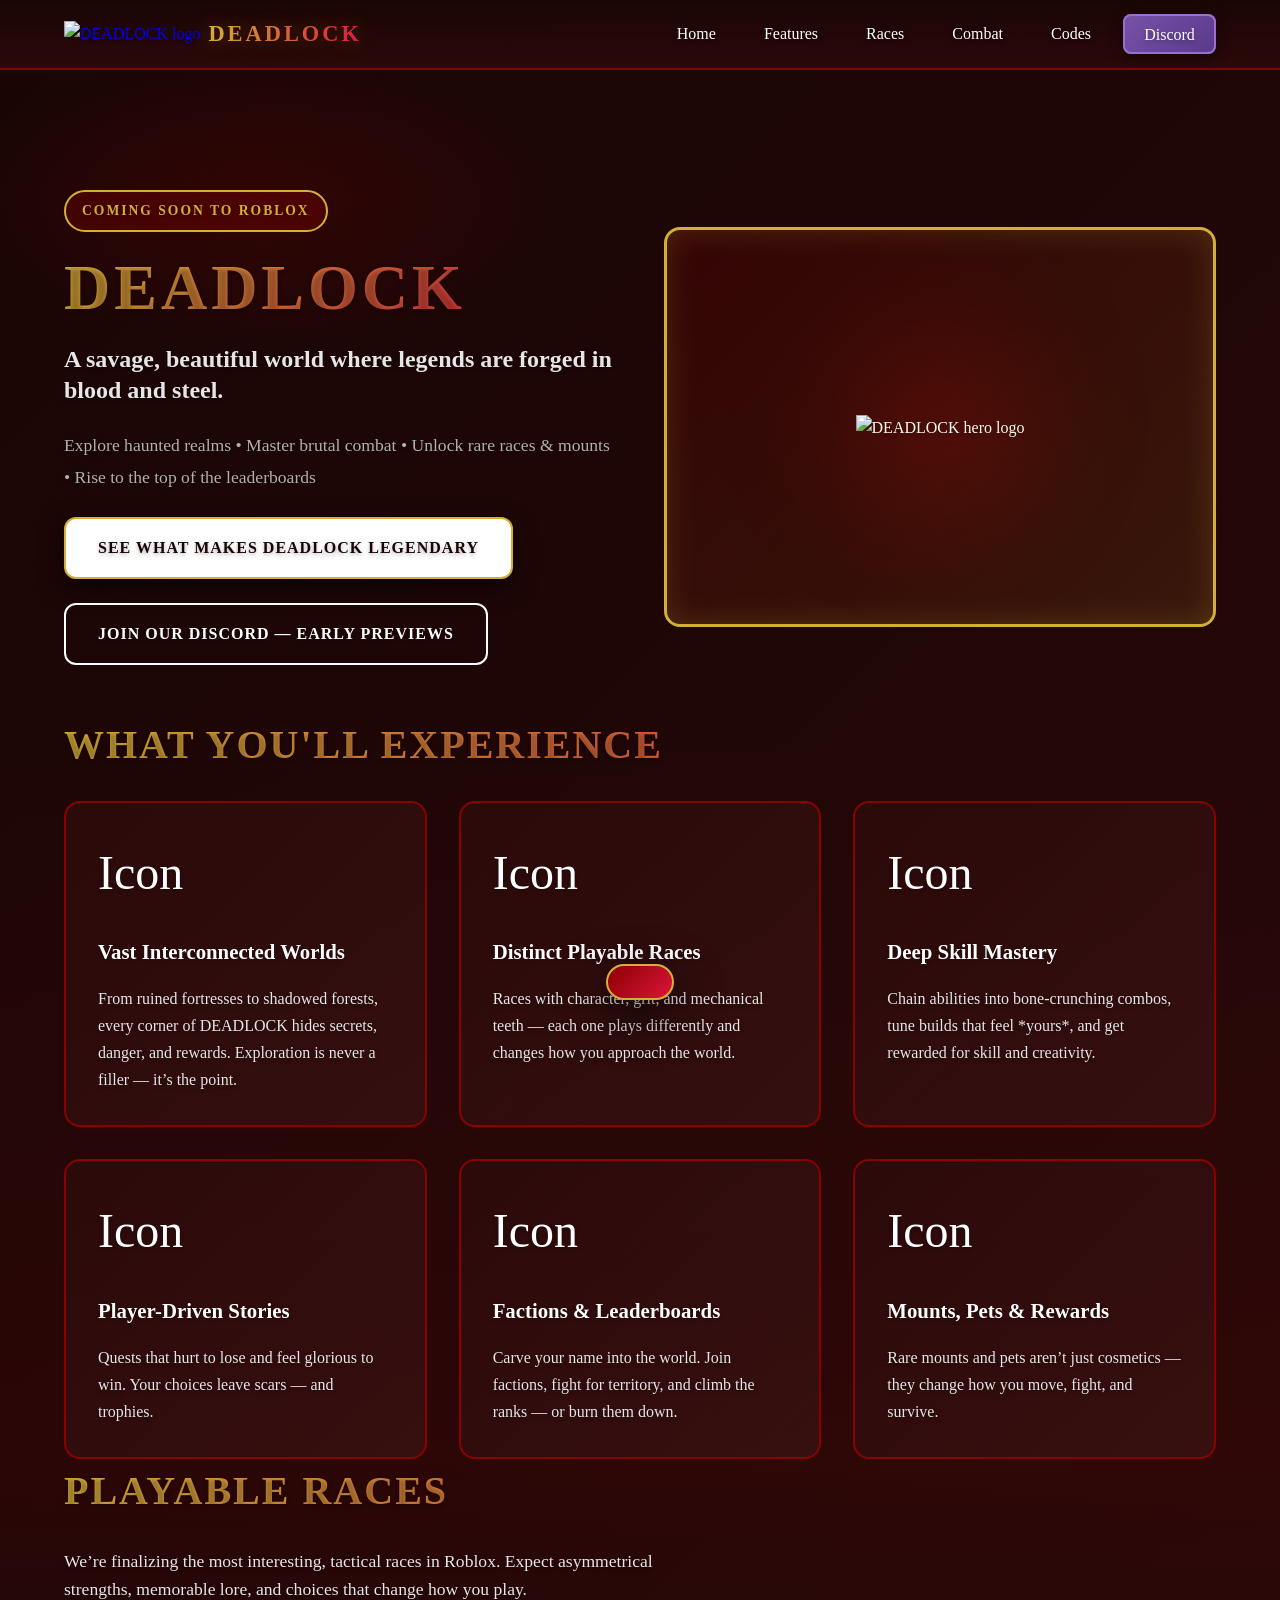
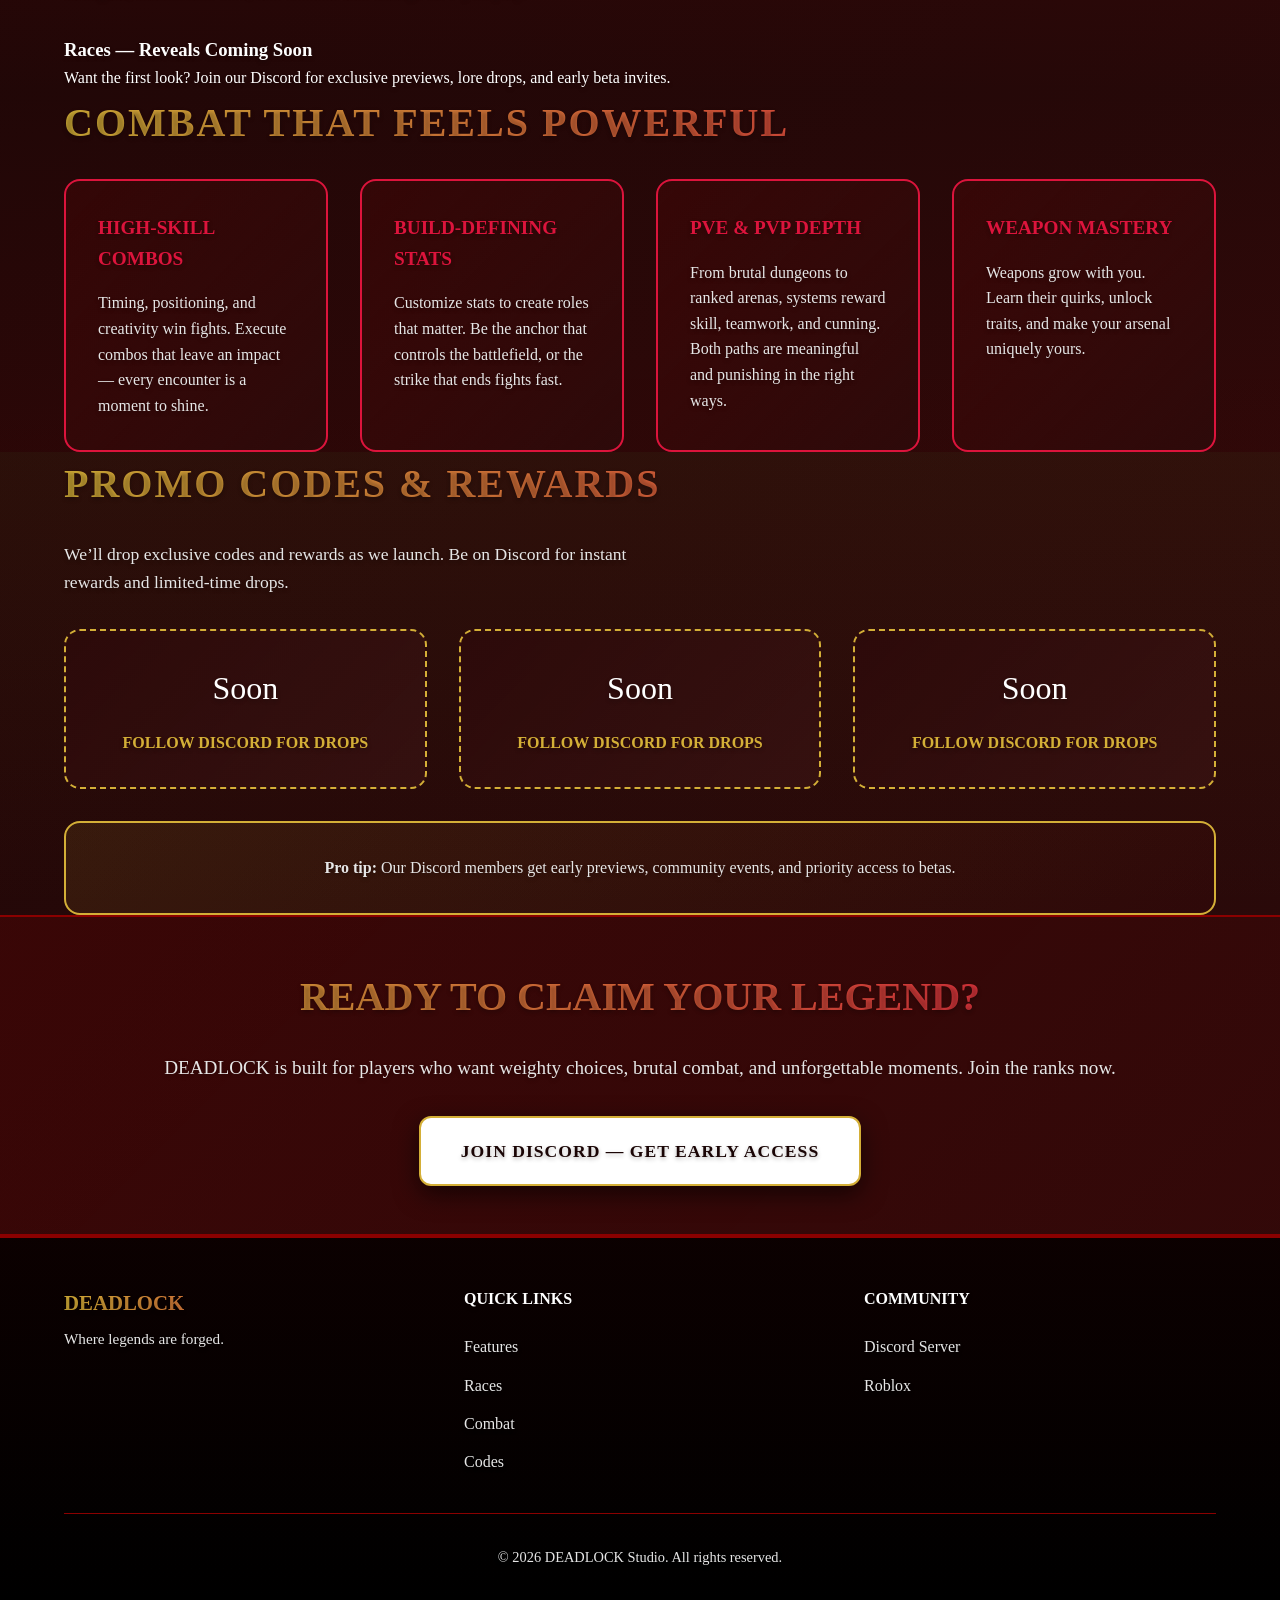
==== commit 15183633: "Humanize copy, update copyright to 2026, add logo reference" ====
--- a/index.html
+++ b/index.html
@@ -4,7 +4,7 @@
   <meta charset="UTF-8">
   <meta name="viewport" content="width=device-width, initial-scale=1.0">
   <title>DEADLOCK — Dark Roblox RPG</title>
-  <meta name="description" content="DEADLOCK — An immersive dark Roblox RPG. Explore worlds, unlock races, master combat, climb leaderboards.">
+  <meta name="description" content="DEADLOCK — The raw, brutal Roblox RPG made for players who crave weighty choices, savage combat, and unforgettable moments.">
   <link rel="preconnect" href="https://fonts.googleapis.com">
   <link rel="preconnect" href="https://fonts.gstatic.com" crossorigin>
   <link href="https://fonts.googleapis.com/css2?family=Inter:wght@300;400;500;600;700;800;900&display=swap" rel="stylesheet">
@@ -15,7 +15,8 @@
   <header class="site-header">
     <div class="container">
       <div class="header-inner">
-        <a href="#home" class="logo">
+        <a href="#home" class="logo" aria-label="DEADLOCK home">
+          <img src="assets/cvqbmsvanhrmy0czqaytntppf4_result_0.png" alt="DEADLOCK logo" class="logo-img" />
           <span class="logo-text">DEADLOCK</span>
         </a>
         
@@ -43,21 +44,21 @@
   <section id="home" class="hero">
     <div class="container">
       <div class="hero-content">
-        <div class="hero-tag">COMING TO ROBLOX</div>
+        <div class="hero-tag">COMING SOON TO ROBLOX</div>
         <h1 class="hero-title">DEADLOCK</h1>
-        <p class="hero-subtitle">Enter a dark realm of exploration, conquest, and legend.</p>
-        <p class="hero-desc">Master unique races • Climb leaderboards • Complete epic questlines • Unlock rare mounts • Dominate combat</p>
+        <p class="hero-subtitle">A savage, beautiful world where legends are forged in blood and steel.</p>
+        <p class="hero-desc">Explore haunted realms • Master brutal combat • Unlock rare races & mounts • Rise to the top of the leaderboards</p>
         
         <div class="hero-buttons">
-          <a href="#features" class="btn btn-primary">Discover Features</a>
-          <a href="https://discord.gg/ru4EJtZaUZ" target="_blank" class="btn btn-secondary">Join Discord</a>
+          <a href="#features" class="btn btn-primary">See What Makes DEADLOCK Legendary</a>
+          <a href="https://discord.gg/ru4EJtZaUZ" target="_blank" class="btn btn-secondary">Join Our Discord — Early Previews</a>
         </div>
       </div>
 
       <div class="hero-visual">
         <div class="hero-glow"></div>
         <div class="hero-box">
-          <div class="placeholder-text">Game Trailer &amp; Art<br>Coming Soon</div>
+          <img src="assets/cvqbmsvanhrmy0czqaytntppf4_result_0.png" alt="DEADLOCK hero logo" class="hero-logo" />
         </div>
       </div>
     </div>
@@ -66,43 +67,43 @@
   <!-- FEATURES SECTION -->
   <section id="features" class="features">
     <div class="container">
-      <h2 class="section-title">Core Features</h2>
+      <h2 class="section-title">What You'll Experience</h2>
       
       <div class="features-grid">
         <div class="feature-card">
-          <div class="feature-icon">Icon coming soon</div>
-          <h3>Multi-World Exploration</h3>
-          <p>Discover vast, interconnected worlds filled with secrets, hidden treasures, and dynamic encounters.</p>
-        </div>
-
-        <div class="feature-card">
-          <div class="feature-icon">Icon coming soon</div>
-          <h3>Unique Races</h3>
-          <p>Playable races and their full descriptions are coming soon. Expect varied playstyles, distinct abilities, and meaningful progression options.</p>
-        </div>
-
-        <div class="feature-card">
-          <div class="feature-icon">Icon coming soon</div>
-          <h3>Skill Mastery</h3>
-          <p>Unlock deep skill trees, craft custom builds, and master combat combos that define your playstyle.</p>
-        </div>
-
-        <div class="feature-card">
-          <div class="feature-icon">Icon coming soon</div>
-          <h3>Epic Questlines</h3>
-          <p>Follow immersive storylines with memorable characters and meaningful choices that shape your legend.</p>
-        </div>
-
-        <div class="feature-card">
-          <div class="feature-icon">Icon coming soon</div>
-          <h3>Leaderboards &amp; Factions</h3>
-          <p>Join powerful factions, climb global rankings, and compete across both PvE and PvP modes.</p>
-        </div>
-
-        <div class="feature-card">
-          <div class="feature-icon">Icon coming soon</div>
-          <h3>Mounts &amp; Pets</h3>
-          <p>Discover mounts and companion pets that enhance your abilities and provide strategic advantages.</p>
+          <div class="feature-icon">Icon</div>
+          <h3>Vast Interconnected Worlds</h3>
+          <p>From ruined fortresses to shadowed forests, every corner of DEADLOCK hides secrets, danger, and rewards. Exploration is never a filler — it’s the point.</p>
+        </div>
+
+        <div class="feature-card">
+          <div class="feature-icon">Icon</div>
+          <h3>Distinct Playable Races</h3>
+          <p>Races with character, grit, and mechanical teeth — each one plays differently and changes how you approach the world.</p>
+        </div>
+
+        <div class="feature-card">
+          <div class="feature-icon">Icon</div>
+          <h3>Deep Skill Mastery</h3>
+          <p>Chain abilities into bone-crunching combos, tune builds that feel *yours*, and get rewarded for skill and creativity.</p>
+        </div>
+
+        <div class="feature-card">
+          <div class="feature-icon">Icon</div>
+          <h3>Player-Driven Stories</h3>
+          <p>Quests that hurt to lose and feel glorious to win. Your choices leave scars — and trophies.</p>
+        </div>
+
+        <div class="feature-card">
+          <div class="feature-icon">Icon</div>
+          <h3>Factions & Leaderboards</h3>
+          <p>Carve your name into the world. Join factions, fight for territory, and climb the ranks — or burn them down.</p>
+        </div>
+
+        <div class="feature-card">
+          <div class="feature-icon">Icon</div>
+          <h3>Mounts, Pets & Rewards</h3>
+          <p>Rare mounts and pets aren’t just cosmetics — they change how you move, fight, and survive.</p>
         </div>
       </div>
     </div>
@@ -112,12 +113,12 @@
   <section id="races" class="races">
     <div class="container">
       <h2 class="section-title">Playable Races</h2>
-      <p class="section-desc">Playable races and their unique traits will be revealed closer to launch.</p>
+      <p class="section-desc">We’re finalizing the most interesting, tactical races in Roblox. Expect asymmetrical strengths, memorable lore, and choices that change how you play.</p>
       
       <div class="races-coming-soon">
         <div class="race-coming-soon-card">
-          <h3>Races — Coming Soon</h3>
-          <p>Details about races, rarity tiers, and in-game mechanics are being finalized. Join our Discord for early previews and announcements.</p>
+          <h3>Races — Reveals Coming Soon</h3>
+          <p>Want the first look? Join our Discord for exclusive previews, lore drops, and early beta invites.</p>
         </div>
       </div>
     </div>
@@ -126,27 +127,27 @@
   <!-- COMBAT SECTION -->
   <section id="combat" class="combat">
     <div class="container">
-      <h2 class="section-title">Combat System</h2>
+      <h2 class="section-title">Combat That Feels Powerful</h2>
       
       <div class="combat-grid">
         <div class="combat-card">
-          <h3>Skill Combos</h3>
-          <p>Chain abilities together for powerful combo attacks. Master timing and positioning to maximize effectiveness.</p>
-        </div>
-
-        <div class="combat-card">
-          <h3>Stat Customization</h3>
-          <p>Forge your own path with extensive customization. Balance offense, defense, and utility to suit your strategy.</p>
-        </div>
-
-        <div class="combat-card">
-          <h3>PvE &amp; PvP Modes</h3>
-          <p>Challenge story dungeons with friends or test your skills in competitive player-versus-player battles.</p>
+          <h3>High-Skill Combos</h3>
+          <p>Timing, positioning, and creativity win fights. Execute combos that leave an impact — every encounter is a moment to shine.</p>
+        </div>
+
+        <div class="combat-card">
+          <h3>Build-Defining Stats</h3>
+          <p>Customize stats to create roles that matter. Be the anchor that controls the battlefield, or the strike that ends fights fast.</p>
+        </div>
+
+        <div class="combat-card">
+          <h3>PvE & PvP Depth</h3>
+          <p>From brutal dungeons to ranked arenas, systems reward skill, teamwork, and cunning. Both paths are meaningful and punishing in the right ways.</p>
         </div>
 
         <div class="combat-card">
           <h3>Weapon Mastery</h3>
-          <p>Unlock and forge powerful weapons. Each weapon will scale with your chosen build and playstyle.</p>
+          <p>Weapons grow with you. Learn their quirks, unlock traits, and make your arsenal uniquely yours.</p>
         </div>
       </div>
     </div>
@@ -155,28 +156,28 @@
   <!-- CODES SECTION -->
   <section id="codes" class="codes">
     <div class="container">
-      <h2 class="section-title">Promo Codes</h2>
-      <p class="section-desc">Promotional codes and reward systems will be announced prior to launch.</p>
+      <h2 class="section-title">Promo Codes & Rewards</h2>
+      <p class="section-desc">We’ll drop exclusive codes and rewards as we launch. Be on Discord for instant rewards and limited-time drops.</p>
       
       <div class="codes-grid">
         <div class="code-card">
-          <div class="code-status">Coming Soon</div>
-          <div class="code-label">Details will be shared on Discord</div>
+          <div class="code-status">Soon</div>
+          <div class="code-label">Follow Discord for drops</div>
         </div>
 
         <div class="code-card">
-          <div class="code-status">Coming Soon</div>
-          <div class="code-label">Details will be shared on Discord</div>
+          <div class="code-status">Soon</div>
+          <div class="code-label">Follow Discord for drops</div>
         </div>
 
         <div class="code-card">
-          <div class="code-status">Coming Soon</div>
-          <div class="code-label">Details will be shared on Discord</div>
+          <div class="code-status">Soon</div>
+          <div class="code-label">Follow Discord for drops</div>
         </div>
       </div>
 
       <div class="codes-note">
-        <p><strong>Tip:</strong> Follow our <a href="https://discord.gg/ru4EJtZaUZ" target="_blank">Discord server</a> for instant announcements and exclusive previews.</p>
+        <p><strong>Pro tip:</strong> Our Discord members get early previews, community events, and priority access to betas.</p>
       </div>
     </div>
   </section>
@@ -184,9 +185,9 @@
   <!-- CTA SECTION -->
   <section class="cta-section">
     <div class="container">
-      <h2>Ready to Enter DEADLOCK?</h2>
-      <p>Join thousands of players waiting for launch. Get early access, news, and exclusive rewards on Discord.</p>
-      <a href="https://discord.gg/ru4EJtZaUZ" target="_blank" class="btn btn-primary btn-large">Join Discord Now</a>
+      <h2>Ready to Claim Your Legend?</h2>
+      <p>DEADLOCK is built for players who want weighty choices, brutal combat, and unforgettable moments. Join the ranks now.</p>
+      <a href="https://discord.gg/ru4EJtZaUZ" target="_blank" class="btn btn-primary btn-large">Join Discord — Get Early Access</a>
     </div>
   </section>
 
@@ -196,7 +197,7 @@
       <div class="footer-content">
         <div class="footer-brand">
           <p class="footer-logo">DEADLOCK</p>
-          <p class="footer-tagline">Built for the darkest adventures</p>
+          <p class="footer-tagline">Where legends are forged.</p>
         </div>
 
         <div class="footer-links">
@@ -219,7 +220,7 @@
       </div>
 
       <div class="footer-bottom">
-        <p>&copy; 2024 DEADLOCK Studio. All rights reserved.</p>
+        <p>&copy; 2026 DEADLOCK Studio. All rights reserved.</p>
       </div>
     </div>
   </footer>
--- a/styles.css
+++ b/styles.css
@@ -1,4 +1,4 @@
-/* DEADLOCK STYLESHEET - PREMIUM DARK THEME */
+/* DEADLOCK STYLESHEET - FANTASY RPG DARK RED THEME */
 
 * {
   margin: 0;
@@ -7,20 +7,21 @@
 }
 
 :root {
-  /* Color Palette */
-  --bg-dark: #0a0a0a;
-  --bg-card: #1a1a1a;
-  --bg-hover: #2a2a2a;
-  --accent-purple: #7b2cbf;
-  --accent-pink: #ff4d6d;
-  --accent-cyan: #00d9ff;
+  /* Color Palette - Dark Red Fantasy RPG */
+  --bg-dark: #1a0505;
+  --bg-card: #2d0a0a;
+  --bg-hover: #3d1515;
+  --accent-red: #8b0000;
+  --accent-darkred: #5c0000;
+  --accent-crimson: #dc143c;
+  --accent-gold: #d4af37;
   --text-primary: #ffffff;
-  --text-secondary: #b0b0b0;
-  --text-muted: #808080;
-  --border-color: rgba(255, 255, 255, 0.08);
-  --shadow-sm: 0 4px 12px rgba(0, 0, 0, 0.3);
-  --shadow-md: 0 8px 24px rgba(0, 0, 0, 0.4);
-  --shadow-lg: 0 16px 48px rgba(0, 0, 0, 0.5);
+  --text-secondary: #e6e6e6;
+  --text-muted: #b0b0b0;
+  --border-color: rgba(255, 255, 255, 0.1);
+  --shadow-sm: 0 4px 12px rgba(0, 0, 0, 0.5);
+  --shadow-md: 0 8px 24px rgba(0, 0, 0, 0.6);
+  --shadow-lg: 0 16px 48px rgba(0, 0, 0, 0.7);
   
   /* Spacing */
   --spacing-xs: 0.5rem;
@@ -44,15 +45,16 @@
 }
 
 body {
-  background: linear-gradient(135deg, var(--bg-dark) 0%, #1a0a1a 100%);
+  background: linear-gradient(135deg, #1a0505 0%, #2d0a0a 100%);
   color: var(--text-primary);
-  font-family: 'Inter', -apple-system, BlinkMacSystemFont, 'Segoe UI', sans-serif;
+  font-family: 'Cinzel', 'Georgia', serif;
   font-size: 16px;
   line-height: 1.6;
   font-weight: 400;
   -webkit-font-smoothing: antialiased;
   -moz-osx-font-smoothing: grayscale;
   overflow-x: hidden;
+  text-shadow: 0 2px 4px rgba(0, 0, 0, 0.3);
 }
 
 /* CONTAINER */
@@ -69,9 +71,9 @@
   left: 0;
   right: 0;
   z-index: 1000;
-  background: linear-gradient(180deg, rgba(10, 10, 10, 0.95) 0%, rgba(10, 10, 10, 0.85) 100%);
+  background: linear-gradient(180deg, rgba(26, 5, 5, 0.95) 0%, rgba(45, 10, 10, 0.9) 100%);
   backdrop-filter: blur(10px);
-  border-bottom: 1px solid var(--border-color);
+  border-bottom: 2px solid var(--accent-red);
   padding: var(--spacing-sm) 0;
 }
 
@@ -92,17 +94,18 @@
 .logo-text {
   font-size: 1.4rem;
   font-weight: 900;
-  letter-spacing: 2px;
-  background: linear-gradient(90deg, var(--accent-purple) 0%, var(--accent-pink) 100%);
+  letter-spacing: 3px;
+  background: linear-gradient(90deg, var(--accent-gold) 0%, var(--accent-crimson) 100%);
   -webkit-background-clip: text;
   -webkit-text-fill-color: transparent;
   background-clip: text;
   transition: var(--transition);
+  text-shadow: 0 0 20px rgba(212, 175, 55, 0.3);
 }
 
 .logo:hover .logo-text {
   transform: scale(1.05);
-  filter: drop-shadow(0 0 8px rgba(123, 44, 191, 0.5));
+  filter: drop-shadow(0 0 12px rgba(212, 175, 55, 0.6));
 }
 
 .site-nav {
@@ -134,7 +137,7 @@
   left: 0;
   width: 0;
   height: 2px;
-  background: linear-gradient(90deg, var(--accent-purple), var(--accent-pink));
+  background: linear-gradient(90deg, var(--accent-gold), var(--accent-crimson));
   transition: width 0.3s ease;
 }
 
@@ -143,22 +146,23 @@
 }
 
 .site-nav a:hover {
-  color: var(--accent-purple);
+  color: var(--accent-gold);
 }
 
 .btn-discord {
-  background: linear-gradient(135deg, var(--accent-purple) 0%, var(--accent-pink) 100%);
+  background: linear-gradient(135deg, #7851a9 0%, #5a3a8a 100%);
   color: white !important;
   padding: 0.6rem 1.2rem !important;
   border-radius: var(--radius-md);
   font-weight: 600;
   box-shadow: var(--shadow-sm);
   transition: var(--transition);
+  border: 2px solid #9d6fcc;
 }
 
 .btn-discord:hover {
   transform: translateY(-2px);
-  box-shadow: 0 8px 20px rgba(123, 44, 191, 0.4);
+  box-shadow: 0 8px 20px rgba(122, 81, 169, 0.6);
 }
 
 /* MOBILE NAV TOGGLE */
@@ -191,9 +195,9 @@
     top: 70px;
     left: 0;
     right: 0;
-    background: linear-gradient(180deg, rgba(26, 26, 26, 0.98) 0%, rgba(10, 10, 10, 0.98) 100%);
+    background: linear-gradient(180deg, rgba(45, 10, 10, 0.98) 0%, rgba(26, 5, 5, 0.98) 100%);
     backdrop-filter: blur(10px);
-    border-bottom: 1px solid var(--border-color);
+    border-bottom: 2px solid var(--accent-red);
     padding: var(--spacing-md);
     flex-direction: column;
   }
@@ -218,7 +222,7 @@
 .hero {
   padding: 120px var(--spacing-md) var(--spacing-xl);
   margin-top: 70px;
-  background: radial-gradient(600px 300px at 20% 20%, rgba(123, 44, 191, 0.15) 0%, transparent 50%);
+  background: radial-gradient(600px 300px at 20% 20%, rgba(139, 0, 0, 0.2) 0%, transparent 50%);
 }
 
 .hero .container {
@@ -236,15 +240,16 @@
 
 .hero-tag {
   display: inline-block;
-  background: rgba(123, 44, 191, 0.2);
-  border: 1px solid var(--accent-purple);
-  color: var(--accent-cyan);
+  background: rgba(139, 0, 0, 0.3);
+  border: 2px solid var(--accent-gold);
+  color: var(--accent-gold);
   padding: 0.5rem 1rem;
   border-radius: 999px;
   font-size: 0.85rem;
   font-weight: 700;
-  letter-spacing: 1px;
+  letter-spacing: 2px;
   width: fit-content;
+  text-transform: uppercase;
 }
 
 .hero-title {
@@ -252,11 +257,12 @@
   font-weight: 900;
   letter-spacing: 4px;
   line-height: 1;
-  background: linear-gradient(135deg, var(--accent-purple) 0%, var(--accent-pink) 100%);
+  background: linear-gradient(135deg, var(--accent-gold) 0%, var(--accent-crimson) 100%);
   -webkit-background-clip: text;
   -webkit-text-fill-color: transparent;
   background-clip: text;
   text-transform: uppercase;
+  font-family: 'Cinzel', serif;
 }
 
 .hero-subtitle {
@@ -284,40 +290,45 @@
   align-items: center;
   justify-content: center;
   padding: 1rem 2rem;
-  border: none;
+  border: 2px solid var(--accent-gold);
   border-radius: var(--radius-md);
   font-size: 1rem;
   font-weight: 600;
   text-decoration: none;
   cursor: pointer;
   transition: var(--transition);
-  letter-spacing: 0.5px;
+  letter-spacing: 1px;
   white-space: nowrap;
+  font-family: 'Cinzel', serif;
+  text-transform: uppercase;
 }
 
 .btn-primary {
-  background: linear-gradient(135deg, var(--accent-purple) 0%, var(--accent-pink) 100%);
-  color: white;
+  background: var(--text-primary);
+  color: #1a0505;
   box-shadow: var(--shadow-md);
-  border: 2px solid transparent;
+  border: 2px solid var(--accent-gold);
 }
 
 .btn-primary:hover {
   transform: translateY(-3px);
-  box-shadow: 0 12px 32px rgba(123, 44, 191, 0.5);
+  box-shadow: 0 12px 32px rgba(212, 175, 55, 0.5);
+  background: var(--accent-gold);
 }
 
 .btn-secondary {
   background: transparent;
   color: var(--text-primary);
-  border: 2px solid var(--accent-cyan);
+  border: 2px solid var(--text-primary);
   box-shadow: none;
 }
 
 .btn-secondary:hover {
-  background: rgba(0, 217, 255, 0.1);
-  box-shadow: 0 0 20px rgba(0, 217, 255, 0.3);
+  background: rgba(255, 255, 255, 0.1);
+  box-shadow: 0 0 20px rgba(255, 255, 255, 0.3);
   transform: translateY(-2px);
+  color: var(--accent-gold);
+  border-color: var(--accent-gold);
 }
 
 .btn-large {
@@ -341,7 +352,7 @@
   transform: translate(-50%, -50%);
   width: 300px;
   height: 300px;
-  background: radial-gradient(circle, rgba(123, 44, 191, 0.3) 0%, transparent 70%);
+  background: radial-gradient(circle, rgba(139, 0, 0, 0.4) 0%, transparent 70%);
   filter: blur(40px);
   animation: pulse 4s ease-in-out infinite;
 }
@@ -356,21 +367,22 @@
   z-index: 10;
   width: 100%;
   height: 100%;
-  border: 2px solid var(--accent-purple);
+  border: 3px solid var(--accent-gold);
   border-radius: var(--radius-lg);
-  background: linear-gradient(135deg, rgba(123, 44, 191, 0.1) 0%, rgba(255, 77, 109, 0.05) 100%);
+  background: linear-gradient(135deg, rgba(139, 0, 0, 0.2) 0%, rgba(92, 0, 0, 0.1) 100%);
   display: flex;
   align-items: center;
   justify-content: center;
   backdrop-filter: blur(5px);
   overflow: hidden;
+  box-shadow: inset 0 0 30px rgba(212, 175, 55, 0.2);
 }
 
 .hero-box::before {
   content: '';
   position: absolute;
   inset: 0;
-  background: linear-gradient(135deg, transparent 0%, rgba(0, 217, 255, 0.1) 100%);
+  background: linear-gradient(135deg, transparent 0%, rgba(212, 175, 55, 0.1) 100%);
   pointer-events: none;
 }
 
@@ -378,9 +390,10 @@
   font-size: 1.3rem;
   font-weight: 600;
   text-align: center;
-  color: var(--text-muted);
-  text-transform: uppercase;
-  letter-spacing: 2px;
+  color: var(--accent-gold);
+  text-transform: uppercase;
+  letter-spacing: 3px;
+  font-family: 'Cinzel', serif;
 }
 
 /* SECTIONS */
@@ -392,16 +405,17 @@
   font-size: 2.5rem;
   font-weight: 900;
   margin-bottom: var(--spacing-md);
-  letter-spacing: 1px;
-  text-transform: uppercase;
-  background: linear-gradient(90deg, var(--text-primary) 0%, var(--text-secondary) 100%);
+  letter-spacing: 2px;
+  text-transform: uppercase;
+  background: linear-gradient(90deg, var(--accent-gold) 0%, var(--accent-crimson) 100%);
   -webkit-background-clip: text;
   -webkit-text-fill-color: transparent;
   background-clip: text;
+  font-family: 'Cinzel', serif;
 }
 
 .section-desc {
-  color: var(--text-muted);
+  color: var(--text-secondary);
   font-size: 1.1rem;
   margin-bottom: var(--spacing-lg);
   max-width: 600px;
@@ -409,7 +423,7 @@
 
 /* FEATURES SECTION */
 .features {
-  background: linear-gradient(180deg, transparent 0%, rgba(123, 44, 191, 0.05) 100%);
+  background: linear-gradient(180deg, transparent 0%, rgba(139, 0, 0, 0.1) 100%);
 }
 
 .features-grid {
@@ -419,8 +433,8 @@
 }
 
 .feature-card {
-  background: linear-gradient(135deg, rgba(26, 26, 26, 0.8) 0%, rgba(42, 42, 42, 0.4) 100%);
-  border: 1px solid var(--border-color);
+  background: linear-gradient(135deg, rgba(45, 10, 10, 0.9) 0%, rgba(61, 21, 21, 0.6) 100%);
+  border: 2px solid var(--accent-red);
   padding: var(--spacing-lg);
   border-radius: var(--radius-lg);
   transition: var(--transition);
@@ -428,10 +442,10 @@
 }
 
 .feature-card:hover {
-  border-color: var(--accent-purple);
-  background: linear-gradient(135deg, rgba(123, 44, 191, 0.1) 0%, rgba(26, 26, 26, 0.8) 100%);
+  border-color: var(--accent-gold);
+  background: linear-gradient(135deg, rgba(139, 0, 0, 0.2) 0%, rgba(45, 10, 10, 0.9) 100%);
   transform: translateY(-8px);
-  box-shadow: var(--shadow-lg);
+  box-shadow: 0 0 30px rgba(212, 175, 55, 0.3);
 }
 
 .feature-icon {
@@ -443,16 +457,17 @@
   font-size: 1.3rem;
   margin-bottom: var(--spacing-sm);
   color: var(--text-primary);
+  font-family: 'Cinzel', serif;
 }
 
 .feature-card p {
-  color: var(--text-muted);
+  color: var(--text-secondary);
   line-height: 1.7;
 }
 
 /* RACES SECTION */
 .races {
-  background: linear-gradient(180deg, rgba(123, 44, 191, 0.05) 0%, transparent 100%);
+  background: linear-gradient(180deg, rgba(139, 0, 0, 0.1) 0%, transparent 100%);
 }
 
 .races-list {
@@ -461,18 +476,18 @@
 }
 
 .race-item {
-  background: linear-gradient(135deg, rgba(26, 26, 26, 0.9) 0%, rgba(42, 42, 42, 0.5) 100%);
-  border: 2px solid var(--border-color);
-  border-left: 4px solid var(--accent-purple);
+  background: linear-gradient(135deg, rgba(45, 10, 10, 0.95) 0%, rgba(61, 21, 21, 0.7) 100%);
+  border: 2px solid var(--accent-red);
+  border-left: 5px solid var(--accent-gold);
   padding: var(--spacing-lg);
   border-radius: var(--radius-lg);
   transition: var(--transition);
 }
 
 .race-item:hover {
-  border-left-color: var(--accent-pink);
-  background: linear-gradient(135deg, rgba(123, 44, 191, 0.15) 0%, rgba(26, 26, 26, 0.9) 100%);
-  box-shadow: var(--shadow-lg);
+  border-left-color: var(--accent-crimson);
+  background: linear-gradient(135deg, rgba(139, 0, 0, 0.25) 0%, rgba(45, 10, 10, 0.95) 100%);
+  box-shadow: 0 0 30px rgba(220, 20, 60, 0.4);
 }
 
 .race-header {
@@ -485,8 +500,10 @@
 
 .race-header h3 {
   font-size: 1.5rem;
-  color: var(--text-primary);
+  color: var(--accent-gold);
   font-weight: 800;
+  font-family: 'Cinzel', serif;
+  text-transform: uppercase;
 }
 
 .race-rarity {
@@ -500,25 +517,25 @@
 }
 
 .rarity-rare {
-  background: rgba(100, 200, 255, 0.2);
-  color: #64c8ff;
-  border: 1px solid #64c8ff;
+  background: rgba(212, 175, 55, 0.2);
+  color: var(--accent-gold);
+  border: 1px solid var(--accent-gold);
 }
 
 .rarity-epic {
-  background: rgba(200, 100, 255, 0.2);
-  color: #c864ff;
-  border: 1px solid #c864ff;
+  background: rgba(220, 20, 60, 0.2);
+  color: var(--accent-crimson);
+  border: 1px solid var(--accent-crimson);
 }
 
 .rarity-mythic {
-  background: rgba(255, 100, 200, 0.2);
-  color: #ff64c8;
-  border: 1px solid #ff64c8;
+  background: rgba(139, 0, 0, 0.3);
+  color: #ff6b9d;
+  border: 1px solid #ff6b9d;
 }
 
 .race-item p {
-  color: var(--text-muted);
+  color: var(--text-secondary);
   margin-bottom: var(--spacing-md);
   line-height: 1.7;
 }
@@ -530,17 +547,18 @@
 }
 
 .race-stats span {
-  background: rgba(123, 44, 191, 0.15);
+  background: rgba(212, 175, 55, 0.15);
   padding: 0.5rem 1rem;
   border-radius: var(--radius-sm);
   font-size: 0.9rem;
-  color: var(--accent-cyan);
+  color: var(--accent-gold);
   font-weight: 600;
+  border: 1px solid rgba(212, 175, 55, 0.3);
 }
 
 /* COMBAT SECTION */
 .combat {
-  background: linear-gradient(180deg, transparent 0%, rgba(255, 77, 109, 0.05) 100%);
+  background: linear-gradient(180deg, transparent 0%, rgba(139, 0, 0, 0.08) 100%);
 }
 
 .combat-grid {
@@ -550,34 +568,36 @@
 }
 
 .combat-card {
-  background: linear-gradient(135deg, rgba(255, 77, 109, 0.1) 0%, rgba(26, 26, 26, 0.8) 100%);
-  border: 1px solid rgba(255, 77, 109, 0.2);
+  background: linear-gradient(135deg, rgba(139, 0, 0, 0.15) 0%, rgba(45, 10, 10, 0.9) 100%);
+  border: 2px solid var(--accent-crimson);
   padding: var(--spacing-lg);
   border-radius: var(--radius-lg);
   transition: var(--transition);
 }
 
 .combat-card:hover {
-  border-color: var(--accent-pink);
+  border-color: var(--accent-gold);
   transform: translateY(-6px);
-  box-shadow: 0 12px 32px rgba(255, 77, 109, 0.3);
+  box-shadow: 0 12px 32px rgba(220, 20, 60, 0.4);
 }
 
 .combat-card h3 {
   font-size: 1.2rem;
   margin-bottom: var(--spacing-sm);
-  color: var(--accent-pink);
+  color: var(--accent-crimson);
   font-weight: 700;
+  font-family: 'Cinzel', serif;
+  text-transform: uppercase;
 }
 
 .combat-card p {
-  color: var(--text-muted);
+  color: var(--text-secondary);
   line-height: 1.6;
 }
 
 /* CODES SECTION */
 .codes {
-  background: linear-gradient(180deg, rgba(0, 217, 255, 0.05) 0%, transparent 100%);
+  background: linear-gradient(180deg, rgba(212, 175, 55, 0.05) 0%, transparent 100%);
 }
 
 .codes-grid {
@@ -588,8 +608,8 @@
 }
 
 .code-card {
-  background: linear-gradient(135deg, rgba(26, 26, 26, 0.8) 0%, rgba(42, 42, 42, 0.4) 100%);
-  border: 2px dashed var(--border-color);
+  background: linear-gradient(135deg, rgba(45, 10, 10, 0.9) 0%, rgba(61, 21, 21, 0.6) 100%);
+  border: 2px dashed var(--accent-gold);
   padding: var(--spacing-lg);
   border-radius: var(--radius-lg);
   text-align: center;
@@ -602,12 +622,12 @@
 }
 
 .code-card.code-locked {
-  opacity: 0.7;
+  opacity: 0.6;
 }
 
 .code-card:hover {
-  border-color: var(--accent-cyan);
-  background: linear-gradient(135deg, rgba(0, 217, 255, 0.1) 0%, rgba(26, 26, 26, 0.8) 100%);
+  border-color: var(--accent-crimson);
+  background: linear-gradient(135deg, rgba(212, 175, 55, 0.1) 0%, rgba(45, 10, 10, 0.9) 100%);
 }
 
 .code-status {
@@ -616,13 +636,14 @@
 }
 
 .code-label {
-  color: var(--text-muted);
+  color: var(--accent-gold);
   font-weight: 600;
+  text-transform: uppercase;
 }
 
 .codes-note {
-  background: linear-gradient(135deg, rgba(0, 217, 255, 0.1) 0%, rgba(123, 44, 191, 0.05) 100%);
-  border: 1px solid var(--accent-cyan);
+  background: linear-gradient(135deg, rgba(212, 175, 55, 0.1) 0%, rgba(139, 0, 0, 0.05) 100%);
+  border: 2px solid var(--accent-gold);
   border-radius: var(--radius-lg);
   padding: var(--spacing-lg);
   text-align: center;
@@ -633,44 +654,48 @@
 }
 
 .codes-note a {
-  color: var(--accent-cyan);
+  color: var(--accent-gold);
   text-decoration: none;
   font-weight: 700;
   transition: var(--transition);
+  text-transform: uppercase;
 }
 
 .codes-note a:hover {
   text-decoration: underline;
+  text-shadow: 0 0 10px rgba(212, 175, 55, 0.5);
 }
 
 /* CTA SECTION */
 .cta-section {
   padding: var(--spacing-xl) var(--spacing-md);
   text-align: center;
-  background: linear-gradient(135deg, rgba(123, 44, 191, 0.1) 0%, rgba(255, 77, 109, 0.1) 100%);
-  border-top: 1px solid var(--border-color);
-  border-bottom: 1px solid var(--border-color);
+  background: linear-gradient(135deg, rgba(139, 0, 0, 0.2) 0%, rgba(92, 0, 0, 0.15) 100%);
+  border-top: 2px solid var(--accent-red);
+  border-bottom: 2px solid var(--accent-red);
 }
 
 .cta-section h2 {
   font-size: 2.5rem;
   margin-bottom: var(--spacing-md);
-  background: linear-gradient(90deg, var(--accent-purple) 0%, var(--accent-pink) 100%);
+  background: linear-gradient(90deg, var(--accent-gold) 0%, var(--accent-crimson) 100%);
   -webkit-background-clip: text;
   -webkit-text-fill-color: transparent;
   background-clip: text;
+  font-family: 'Cinzel', serif;
+  text-transform: uppercase;
 }
 
 .cta-section p {
   font-size: 1.2rem;
-  color: var(--text-muted);
+  color: var(--text-secondary);
   margin-bottom: var(--spacing-lg);
 }
 
 /* FOOTER */
 .site-footer {
-  background: linear-gradient(180deg, rgba(10, 10, 10, 0.9) 0%, #000000 100%);
-  border-top: 1px solid var(--border-color);
+  background: linear-gradient(180deg, rgba(10, 0, 0, 0.95) 0%, #000000 100%);
+  border-top: 2px solid var(--accent-red);
   padding: var(--spacing-xl) var(--spacing-md) var(--spacing-lg);
 }
 
@@ -684,15 +709,17 @@
 .footer-brand .footer-logo {
   font-size: 1.3rem;
   font-weight: 900;
-  background: linear-gradient(90deg, var(--accent-purple), var(--accent-pink));
+  background: linear-gradient(90deg, var(--accent-gold), var(--accent-crimson));
   -webkit-background-clip: text;
   -webkit-text-fill-color: transparent;
   background-clip: text;
   margin-bottom: var(--spacing-xs);
+  font-family: 'Cinzel', serif;
+  text-transform: uppercase;
 }
 
 .footer-tagline {
-  color: var(--text-muted);
+  color: var(--text-secondary);
   font-size: 0.95rem;
 }
 
@@ -701,6 +728,8 @@
   color: var(--text-primary);
   margin-bottom: var(--spacing-sm);
   font-size: 1rem;
+  text-transform: uppercase;
+  font-family: 'Cinzel', serif;
 }
 
 .footer-links ul,
@@ -710,7 +739,7 @@
 
 .footer-links a,
 .footer-social a {
-  color: var(--text-muted);
+  color: var(--text-secondary);
   text-decoration: none;
   display: block;
   padding: 0.4rem 0;
@@ -719,15 +748,15 @@
 
 .footer-links a:hover,
 .footer-social a:hover {
-  color: var(--accent-cyan);
+  color: var(--accent-gold);
   transform: translateX(4px);
 }
 
 .footer-bottom {
   text-align: center;
   padding-top: var(--spacing-lg);
-  border-top: 1px solid var(--border-color);
-  color: var(--text-muted);
+  border-top: 1px solid var(--accent-red);
+  color: var(--text-secondary);
   font-size: 0.9rem;
 }
 
@@ -737,7 +766,7 @@
   bottom: -100px;
   left: 50%;
   transform: translateX(-50%);
-  background: linear-gradient(135deg, var(--accent-purple) 0%, var(--accent-pink) 100%);
+  background: linear-gradient(135deg, var(--accent-red) 0%, var(--accent-crimson) 100%);
   color: white;
   padding: 1rem 2rem;
   border-radius: 999px;
@@ -745,6 +774,8 @@
   z-index: 2000;
   transition: bottom 0.4s ease;
   font-weight: 600;
+  text-transform: uppercase;
+  border: 2px solid var(--accent-gold);
 }
 
 .toast.show {
@@ -849,4 +880,4 @@
   .race-item {
     padding: var(--spacing-md);
   }
-}+}
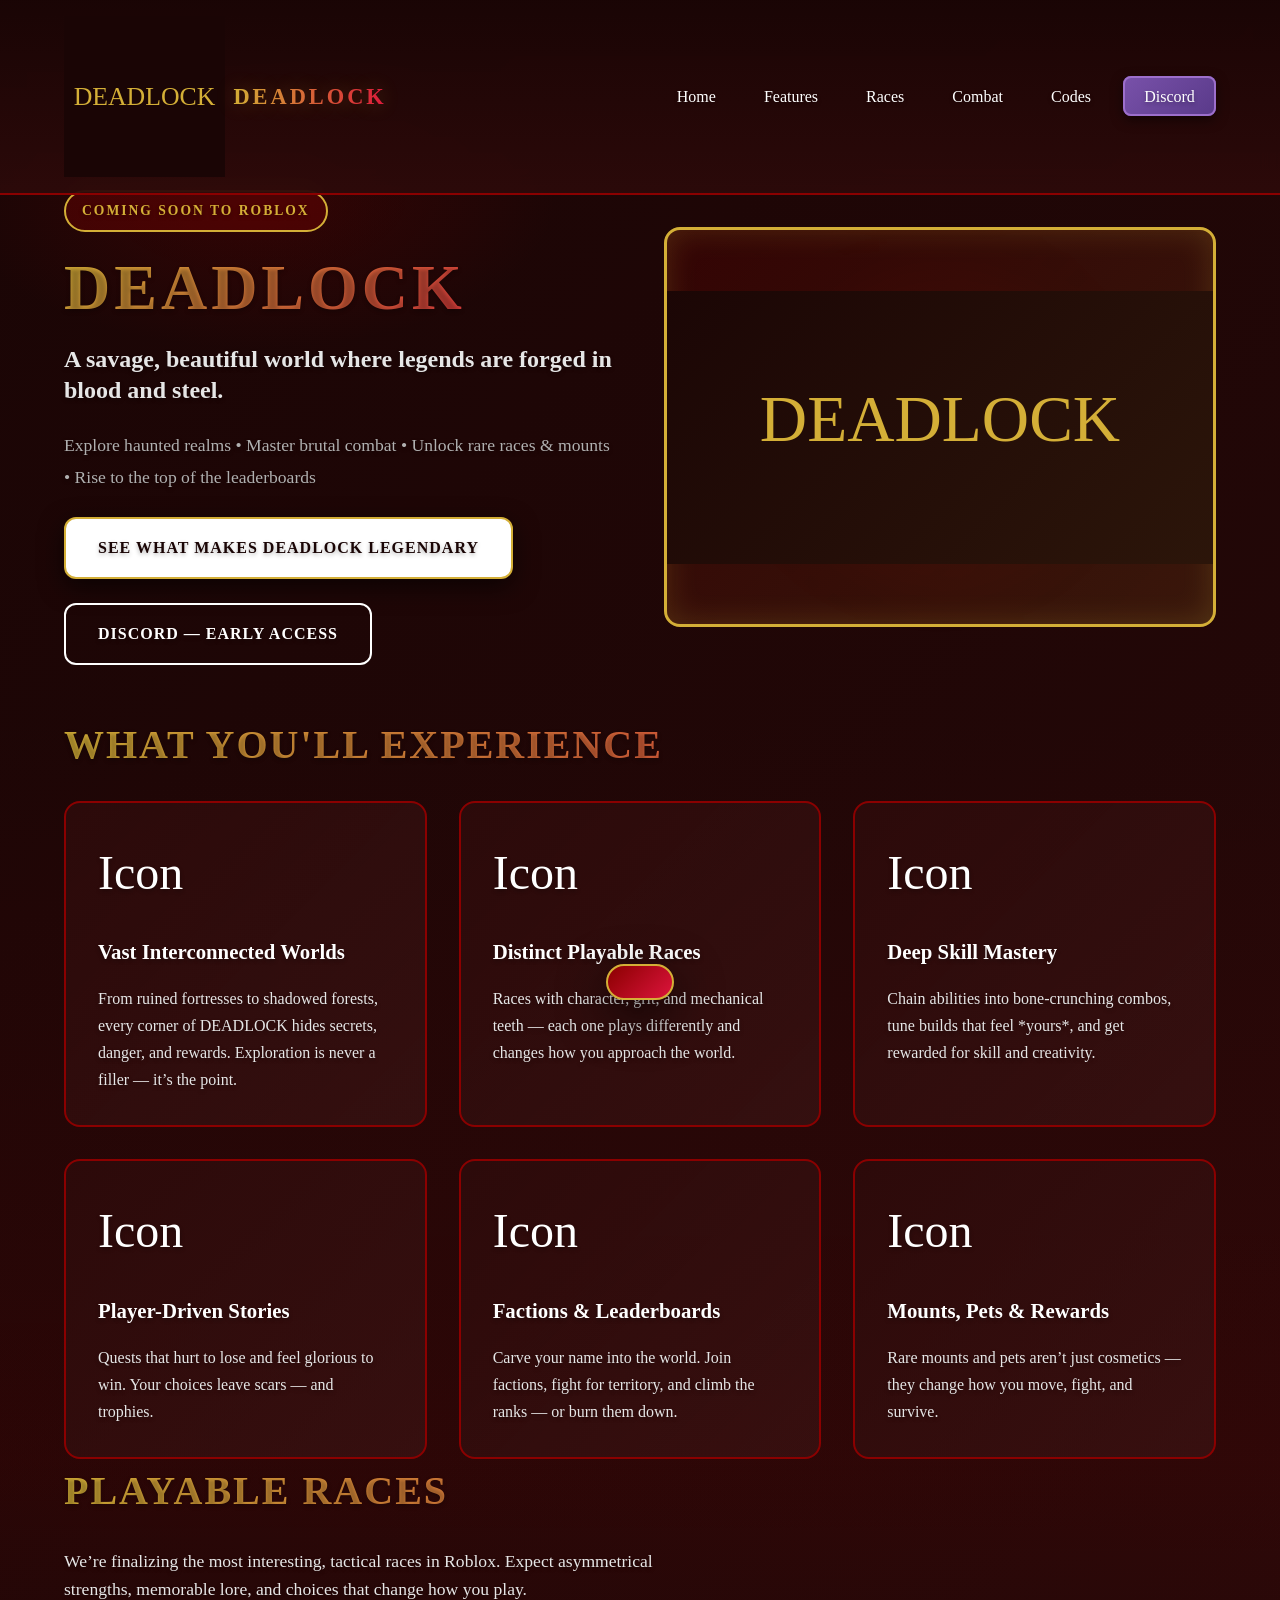
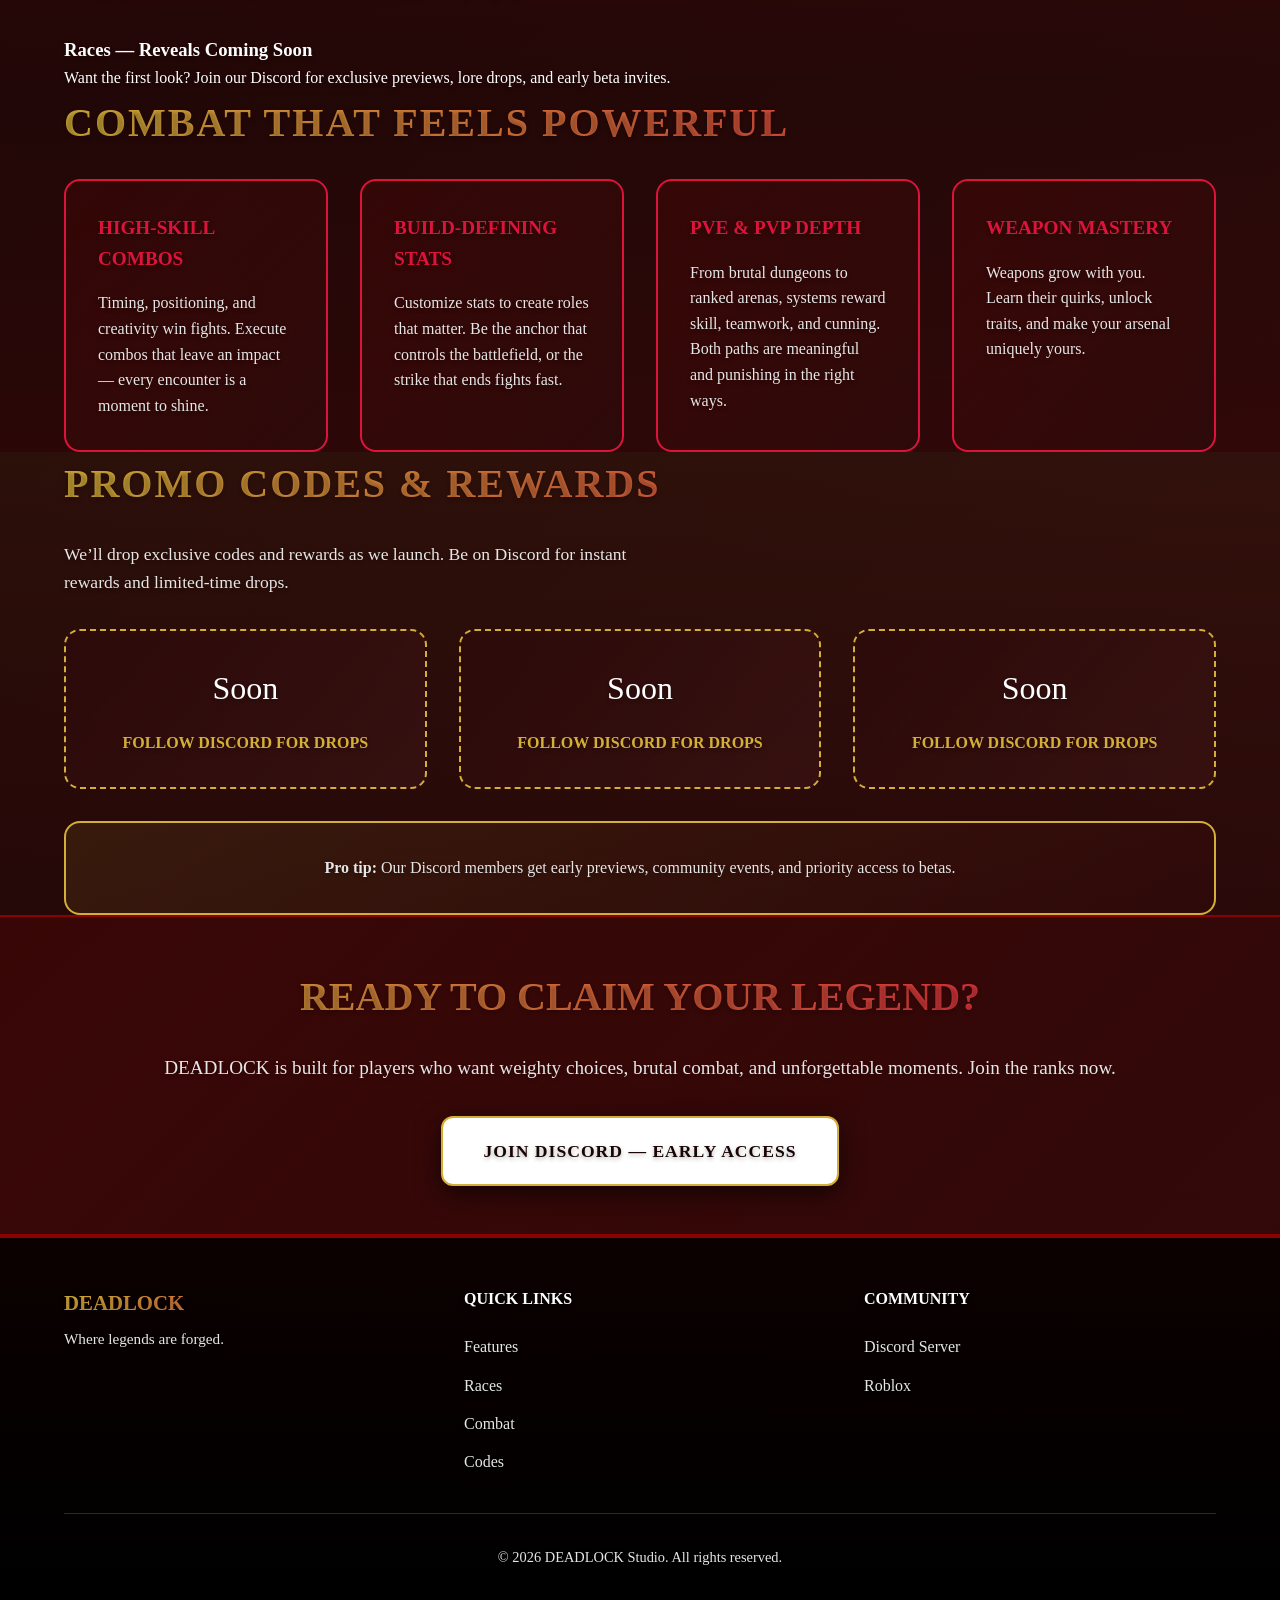
==== commit 1a32bc2c: "Fix: ensure favicon & image fallbacks; shorten Discord button label to prevent overflow" ====
--- a/index.html
+++ b/index.html
@@ -1,10 +1,14 @@
 <!DOCTYPE html>
 <html lang="en">
 <head>
-  <meta charset="UTF-8">
+  <meta charset="utf-8">
   <meta name="viewport" content="width=device-width, initial-scale=1.0">
   <title>DEADLOCK — Dark Roblox RPG</title>
   <meta name="description" content="DEADLOCK — The raw, brutal Roblox RPG made for players who crave weighty choices, savage combat, and unforgettable moments.">
+
+  <!-- Inline SVG favicon to ensure an icon even if external assets fail -->
+  <link rel="icon" href="data:image/svg+xml;utf8,<svg xmlns=%22http://www.w3.org/2000/svg%22 viewBox=%220 0 100 100%22><rect width=%22100%25%22 height=%22100%25%22 fill=%22%231a0505%22/><text x=%2250%25%22 y=%2258%25%22 font-size=%2238%22 fill=%22%23d4af37%22 font-family=%22Cinzel,serif%22 font-weight=%22900%22 text-anchor=%22middle%22>DL</text></svg>">
+
   <link rel="preconnect" href="https://fonts.googleapis.com">
   <link rel="preconnect" href="https://fonts.gstatic.com" crossorigin>
   <link href="https://fonts.googleapis.com/css2?family=Inter:wght@300;400;500;600;700;800;900&display=swap" rel="stylesheet">
@@ -16,10 +20,11 @@
     <div class="container">
       <div class="header-inner">
         <a href="#home" class="logo" aria-label="DEADLOCK home">
-          <img src="assets/cvqbmsvanhrmy0czqaytntppf4_result_0.png" alt="DEADLOCK logo" class="logo-img" />
+          <!-- Add onerror fallback so logo shows even if asset missing -->
+          <img src="assets/cvqbmsvanhrmy0czqaytntppf4_result_0.png" alt="DEADLOCK logo" class="logo-img" onerror='this.onerror=null;this.src="data:image/svg+xml;utf8,<svg xmlns=%22http://www.w3.org/2000/svg%22 viewBox=%220 0 200 200%22><rect width=%22200%22 height=%22200%22 fill=%22%231a0505%22/><text x=%2250%25%22 y=%2255%25%22 font-size=%2232%22 fill=%22%23d4af37%22 font-family=%22Cinzel,serif%22 text-anchor=%22middle%22>DEADLOCK</text></svg>";' />
           <span class="logo-text">DEADLOCK</span>
         </a>
-        
+
         <button id="nav-toggle" class="nav-toggle" aria-label="Toggle menu" aria-expanded="false">
           <span></span>
           <span></span>
@@ -33,7 +38,8 @@
             <li><a href="#races">Races</a></li>
             <li><a href="#combat">Combat</a></li>
             <li><a href="#codes">Codes</a></li>
-            <li><a href="https://discord.gg/ru4EJtZaUZ" target="_blank" class="btn-discord">Discord</a></li>
+            <!-- Shortened label to prevent overflow on smaller viewports -->
+            <li><a href="https://discord.gg/ru4EJtZaUZ" target="_blank" class="btn-discord" title="Discord — Early Access">Discord</a></li>
           </ul>
         </nav>
       </div>
@@ -48,17 +54,19 @@
         <h1 class="hero-title">DEADLOCK</h1>
         <p class="hero-subtitle">A savage, beautiful world where legends are forged in blood and steel.</p>
         <p class="hero-desc">Explore haunted realms • Master brutal combat • Unlock rare races & mounts • Rise to the top of the leaderboards</p>
-        
+
         <div class="hero-buttons">
           <a href="#features" class="btn btn-primary">See What Makes DEADLOCK Legendary</a>
-          <a href="https://discord.gg/ru4EJtZaUZ" target="_blank" class="btn btn-secondary">Join Our Discord — Early Previews</a>
+          <!-- Shortened Discord button label to avoid wrapping/overflow -->
+          <a href="https://discord.gg/ru4EJtZaUZ" target="_blank" class="btn btn-secondary" title="Discord — Early Access">Discord — Early Access</a>
         </div>
       </div>
 
       <div class="hero-visual">
         <div class="hero-glow"></div>
         <div class="hero-box">
-          <img src="assets/cvqbmsvanhrmy0czqaytntppf4_result_0.png" alt="DEADLOCK hero logo" class="hero-logo" />
+          <!-- hero logo fallback as well -->
+          <img src="assets/cvqbmsvanhrmy0czqaytntppf4_result_0.png" alt="DEADLOCK hero logo" class="hero-logo" onerror='this.onerror=null;this.src="data:image/svg+xml;utf8,<svg xmlns=%22http://www.w3.org/2000/svg%22 viewBox=%220 0 400 200%22><rect width=%22400%22 height=%22200%22 fill=%22%231a0505%22/><text x=%2250%25%22 y=%2255%25%22 font-size=%2248%22 fill=%22%23d4af37%22 font-family=%22Cinzel,serif%22 text-anchor=%22middle%22>DEADLOCK</text></svg>";' />
         </div>
       </div>
     </div>
@@ -68,7 +76,7 @@
   <section id="features" class="features">
     <div class="container">
       <h2 class="section-title">What You'll Experience</h2>
-      
+
       <div class="features-grid">
         <div class="feature-card">
           <div class="feature-icon">Icon</div>
@@ -114,7 +122,7 @@
     <div class="container">
       <h2 class="section-title">Playable Races</h2>
       <p class="section-desc">We’re finalizing the most interesting, tactical races in Roblox. Expect asymmetrical strengths, memorable lore, and choices that change how you play.</p>
-      
+
       <div class="races-coming-soon">
         <div class="race-coming-soon-card">
           <h3>Races — Reveals Coming Soon</h3>
@@ -128,7 +136,7 @@
   <section id="combat" class="combat">
     <div class="container">
       <h2 class="section-title">Combat That Feels Powerful</h2>
-      
+
       <div class="combat-grid">
         <div class="combat-card">
           <h3>High-Skill Combos</h3>
@@ -158,7 +166,7 @@
     <div class="container">
       <h2 class="section-title">Promo Codes & Rewards</h2>
       <p class="section-desc">We’ll drop exclusive codes and rewards as we launch. Be on Discord for instant rewards and limited-time drops.</p>
-      
+
       <div class="codes-grid">
         <div class="code-card">
           <div class="code-status">Soon</div>
@@ -187,7 +195,7 @@
     <div class="container">
       <h2>Ready to Claim Your Legend?</h2>
       <p>DEADLOCK is built for players who want weighty choices, brutal combat, and unforgettable moments. Join the ranks now.</p>
-      <a href="https://discord.gg/ru4EJtZaUZ" target="_blank" class="btn btn-primary btn-large">Join Discord — Get Early Access</a>
+      <a href="https://discord.gg/ru4EJtZaUZ" target="_blank" class="btn btn-primary btn-large">Join Discord — Early Access</a>
     </div>
   </section>
 
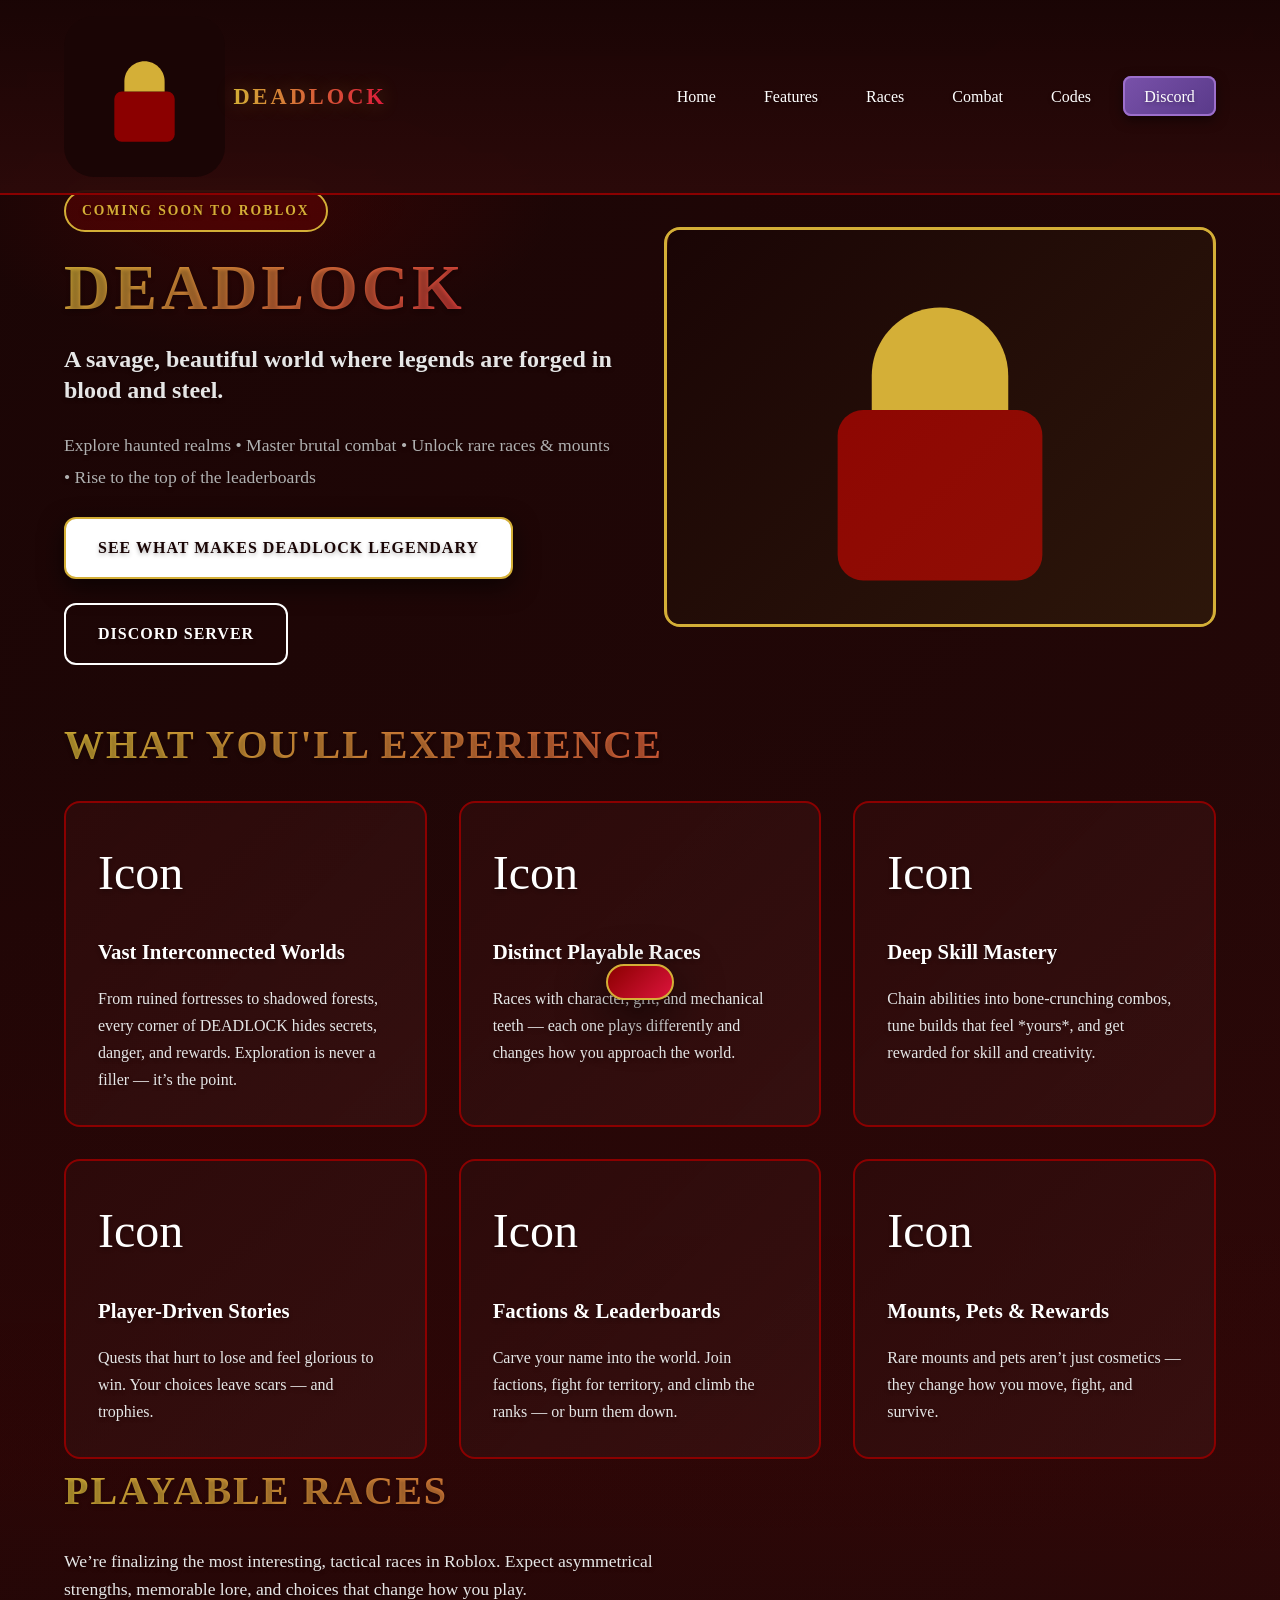
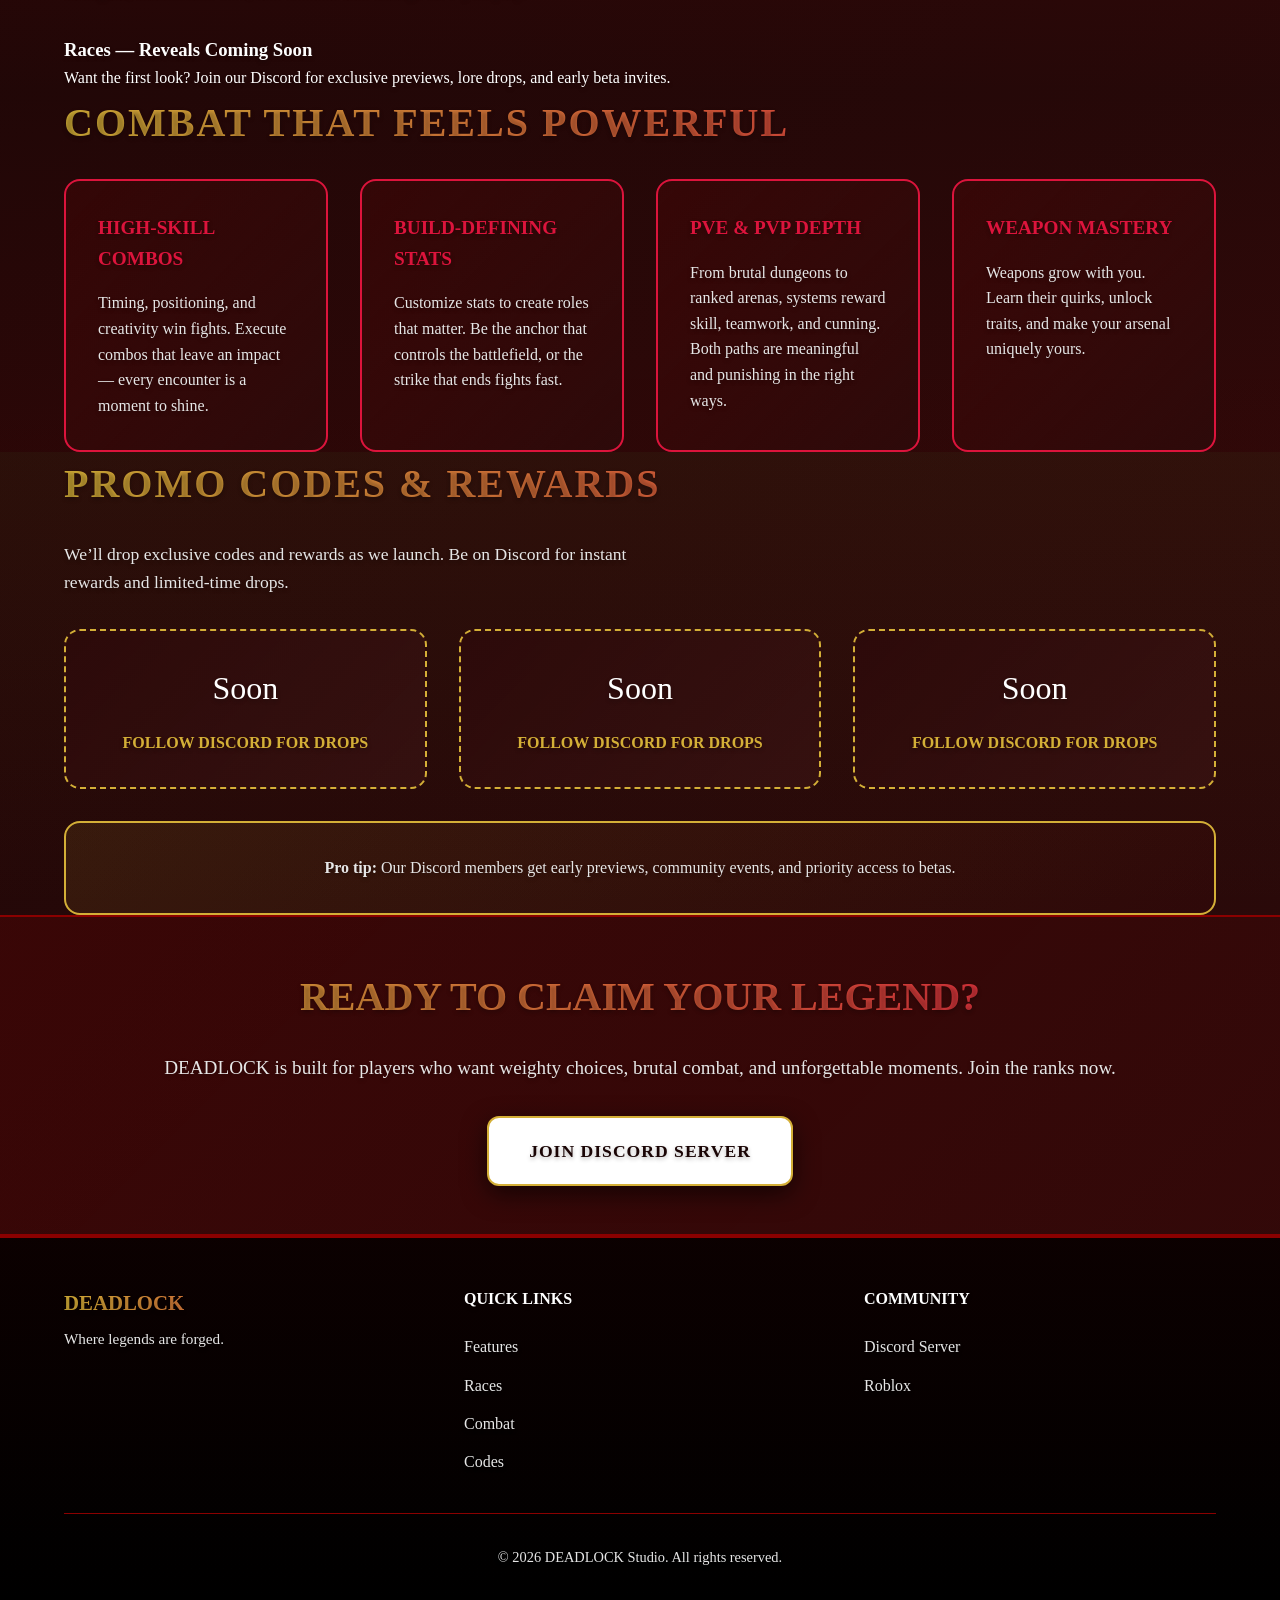
==== commit a6f13e94: "Replace textual SVG fallbacks with compact icon SVG and change Discord labels to "Discord Server"" ====
--- a/index.html
+++ b/index.html
@@ -7,7 +7,7 @@
   <meta name="description" content="DEADLOCK — The raw, brutal Roblox RPG made for players who crave weighty choices, savage combat, and unforgettable moments.">
 
   <!-- Inline SVG favicon to ensure an icon even if external assets fail -->
-  <link rel="icon" href="data:image/svg+xml;utf8,<svg xmlns=%22http://www.w3.org/2000/svg%22 viewBox=%220 0 100 100%22><rect width=%22100%25%22 height=%22100%25%22 fill=%22%231a0505%22/><text x=%2250%25%22 y=%2258%25%22 font-size=%2238%22 fill=%22%23d4af37%22 font-family=%22Cinzel,serif%22 font-weight=%22900%22 text-anchor=%22middle%22>DL</text></svg>">
+  <link rel="icon" href="data:image/svg+xml;utf8,<svg xmlns=%22http://www.w3.org/2000/svg%22 viewBox=%220 0 64 64%22><rect width=%2264%22 height=%2264%22 rx=%2212%22 fill=%22%231a0505%22/><rect x=%2220%22 y=%2230%22 width=%2224%22 height=%2220%22 rx=%223%22 fill=%22%238b0000%22/><path d=%22M32%2018c4.4%200%208%203.6%208%208v4h-16v-4c0-4.4%203.6-8%208-8z%22 fill=%22%23d4af37%22/></svg>">
 
   <link rel="preconnect" href="https://fonts.googleapis.com">
   <link rel="preconnect" href="https://fonts.gstatic.com" crossorigin>
@@ -21,7 +21,7 @@
       <div class="header-inner">
         <a href="#home" class="logo" aria-label="DEADLOCK home">
           <!-- Add onerror fallback so logo shows even if asset missing -->
-          <img src="assets/cvqbmsvanhrmy0czqaytntppf4_result_0.png" alt="DEADLOCK logo" class="logo-img" onerror='this.onerror=null;this.src="data:image/svg+xml;utf8,<svg xmlns=%22http://www.w3.org/2000/svg%22 viewBox=%220 0 200 200%22><rect width=%22200%22 height=%22200%22 fill=%22%231a0505%22/><text x=%2250%25%22 y=%2255%25%22 font-size=%2232%22 fill=%22%23d4af37%22 font-family=%22Cinzel,serif%22 text-anchor=%22middle%22>DEADLOCK</text></svg>";' />
+          <img src="assets/cvqbmsvanhrmy0czqaytntppf4_result_0.png" alt="DEADLOCK logo" class="logo-img" onerror='this.onerror=null;this.src="data:image/svg+xml;utf8,<svg xmlns=%22http://www.w3.org/2000/svg%22 viewBox=%220 0 64 64%22><rect width=%2264%22 height=%2264%22 rx=%2212%22 fill=%22%231a0505%22/><rect x=%2220%22 y=%2230%22 width=%2224%22 height=%2220%22 rx=%223%22 fill=%22%238b0000%22/><path d=%22M32%2018c4.4%200%208%203.6%208%208v4h-16v-4c0-4.4%203.6-8%208-8z%22 fill=%22%23d4af37%22/></svg>";'>
           <span class="logo-text">DEADLOCK</span>
         </a>
 
@@ -39,7 +39,7 @@
             <li><a href="#combat">Combat</a></li>
             <li><a href="#codes">Codes</a></li>
             <!-- Shortened label to prevent overflow on smaller viewports -->
-            <li><a href="https://discord.gg/ru4EJtZaUZ" target="_blank" class="btn-discord" title="Discord — Early Access">Discord</a></li>
+            <li><a href="https://discord.gg/ru4EJtZaUZ" target="_blank" class="btn-discord" title="Discord Server">Discord</a></li>
           </ul>
         </nav>
       </div>
@@ -58,7 +58,7 @@
         <div class="hero-buttons">
           <a href="#features" class="btn btn-primary">See What Makes DEADLOCK Legendary</a>
           <!-- Shortened Discord button label to avoid wrapping/overflow -->
-          <a href="https://discord.gg/ru4EJtZaUZ" target="_blank" class="btn btn-secondary" title="Discord — Early Access">Discord — Early Access</a>
+          <a href="https://discord.gg/ru4EJtZaUZ" target="_blank" class="btn btn-secondary" title="Discord Server">Discord Server</a>
         </div>
       </div>
 
@@ -66,7 +66,7 @@
         <div class="hero-glow"></div>
         <div class="hero-box">
           <!-- hero logo fallback as well -->
-          <img src="assets/cvqbmsvanhrmy0czqaytntppf4_result_0.png" alt="DEADLOCK hero logo" class="hero-logo" onerror='this.onerror=null;this.src="data:image/svg+xml;utf8,<svg xmlns=%22http://www.w3.org/2000/svg%22 viewBox=%220 0 400 200%22><rect width=%22400%22 height=%22200%22 fill=%22%231a0505%22/><text x=%2250%25%22 y=%2255%25%22 font-size=%2248%22 fill=%22%23d4af37%22 font-family=%22Cinzel,serif%22 text-anchor=%22middle%22>DEADLOCK</text></svg>";' />
+          <img src="assets/cvqbmsvanhrmy0czqaytntppf4_result_0.png" alt="DEADLOCK hero logo" class="hero-logo" onerror='this.onerror=null;this.src="data:image/svg+xml;utf8,<svg xmlns=%22http://www.w3.org/2000/svg%22 viewBox=%220 0 64 64%22><rect width=%2264%22 height=%2264%22 rx=%2212%22 fill=%22%231a0505%22/><rect x=%2220%22 y=%2230%22 width=%2224%22 height=%2220%22 rx=%223%22 fill=%22%238b0000%22/><path d=%22M32%2018c4.4%200%208%203.6%208%208v4h-16v-4c0-4.4%203.6-8%208-8z%22 fill=%22%23d4af37%22/></svg>";'>
         </div>
       </div>
     </div>
@@ -195,7 +195,7 @@
     <div class="container">
       <h2>Ready to Claim Your Legend?</h2>
       <p>DEADLOCK is built for players who want weighty choices, brutal combat, and unforgettable moments. Join the ranks now.</p>
-      <a href="https://discord.gg/ru4EJtZaUZ" target="_blank" class="btn btn-primary btn-large">Join Discord — Early Access</a>
+      <a href="https://discord.gg/ru4EJtZaUZ" target="_blank" class="btn btn-primary btn-large">Join Discord Server</a>
     </div>
   </section>
 
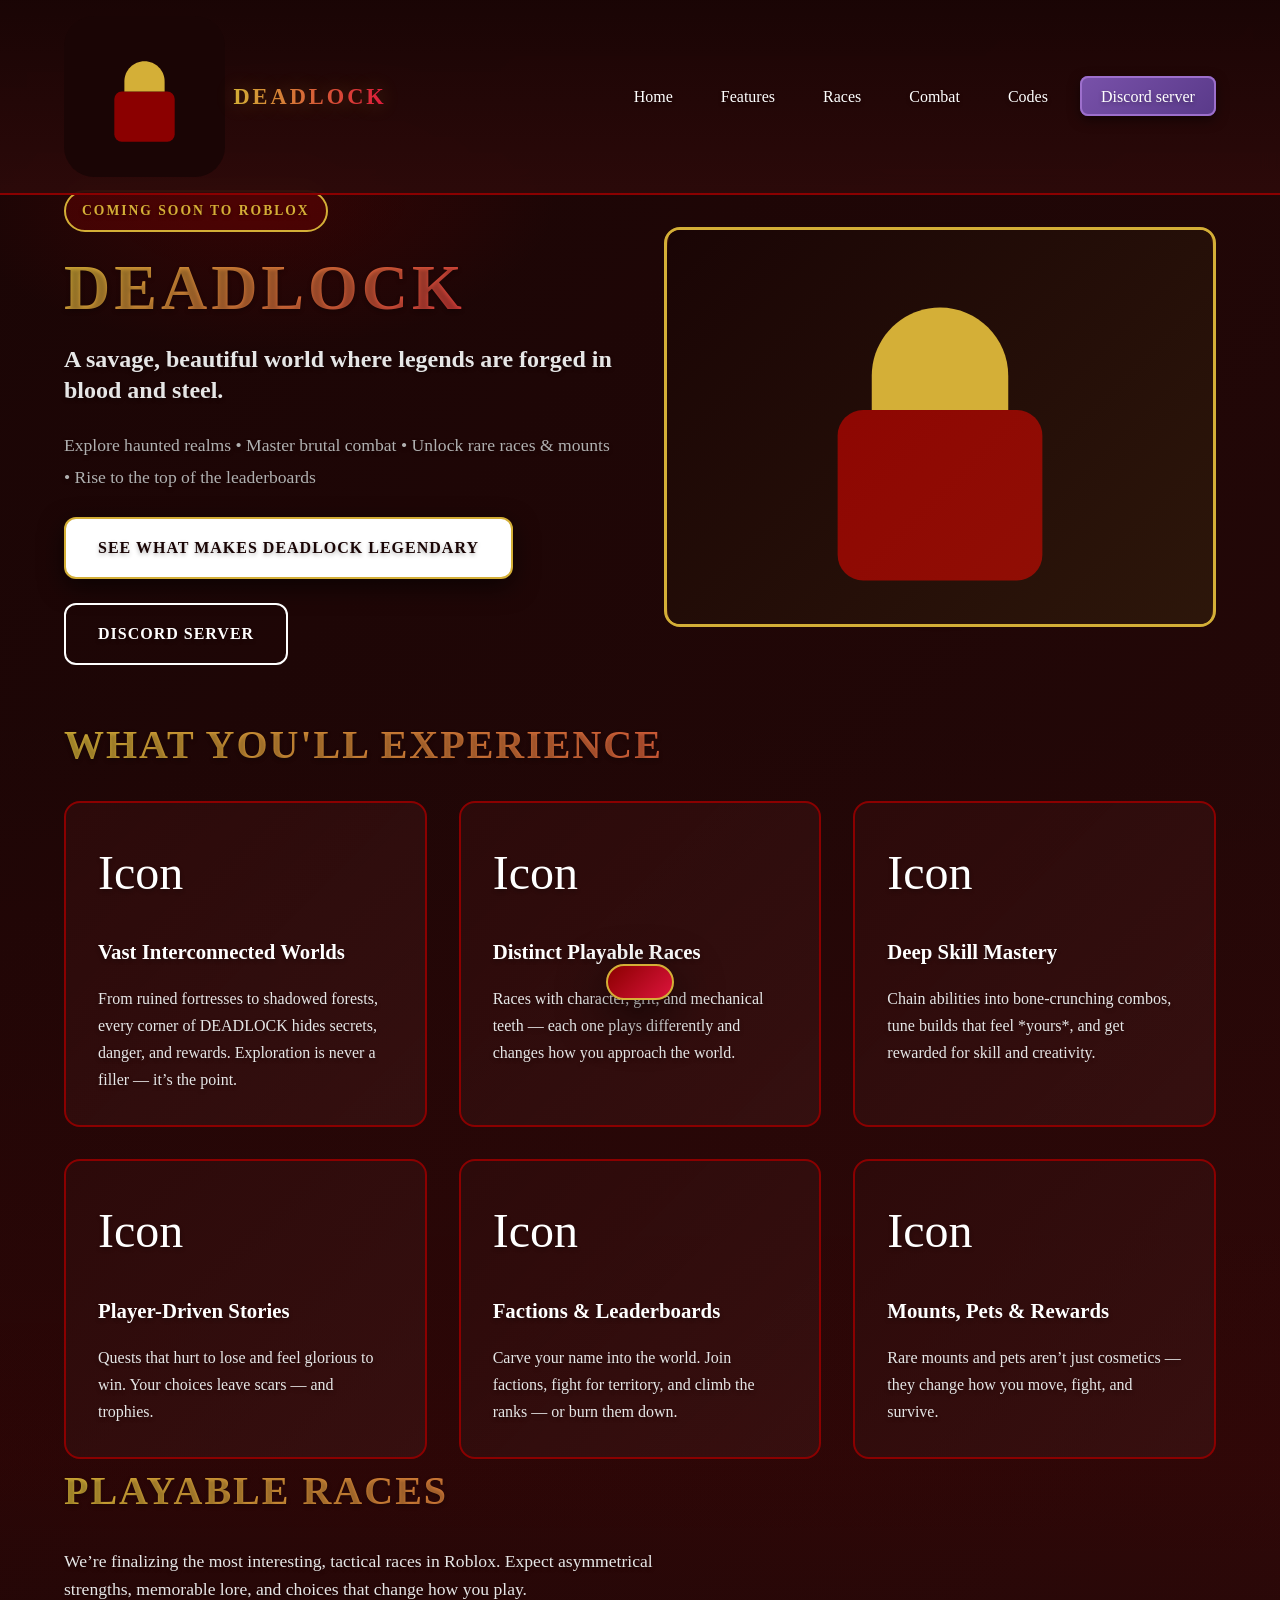
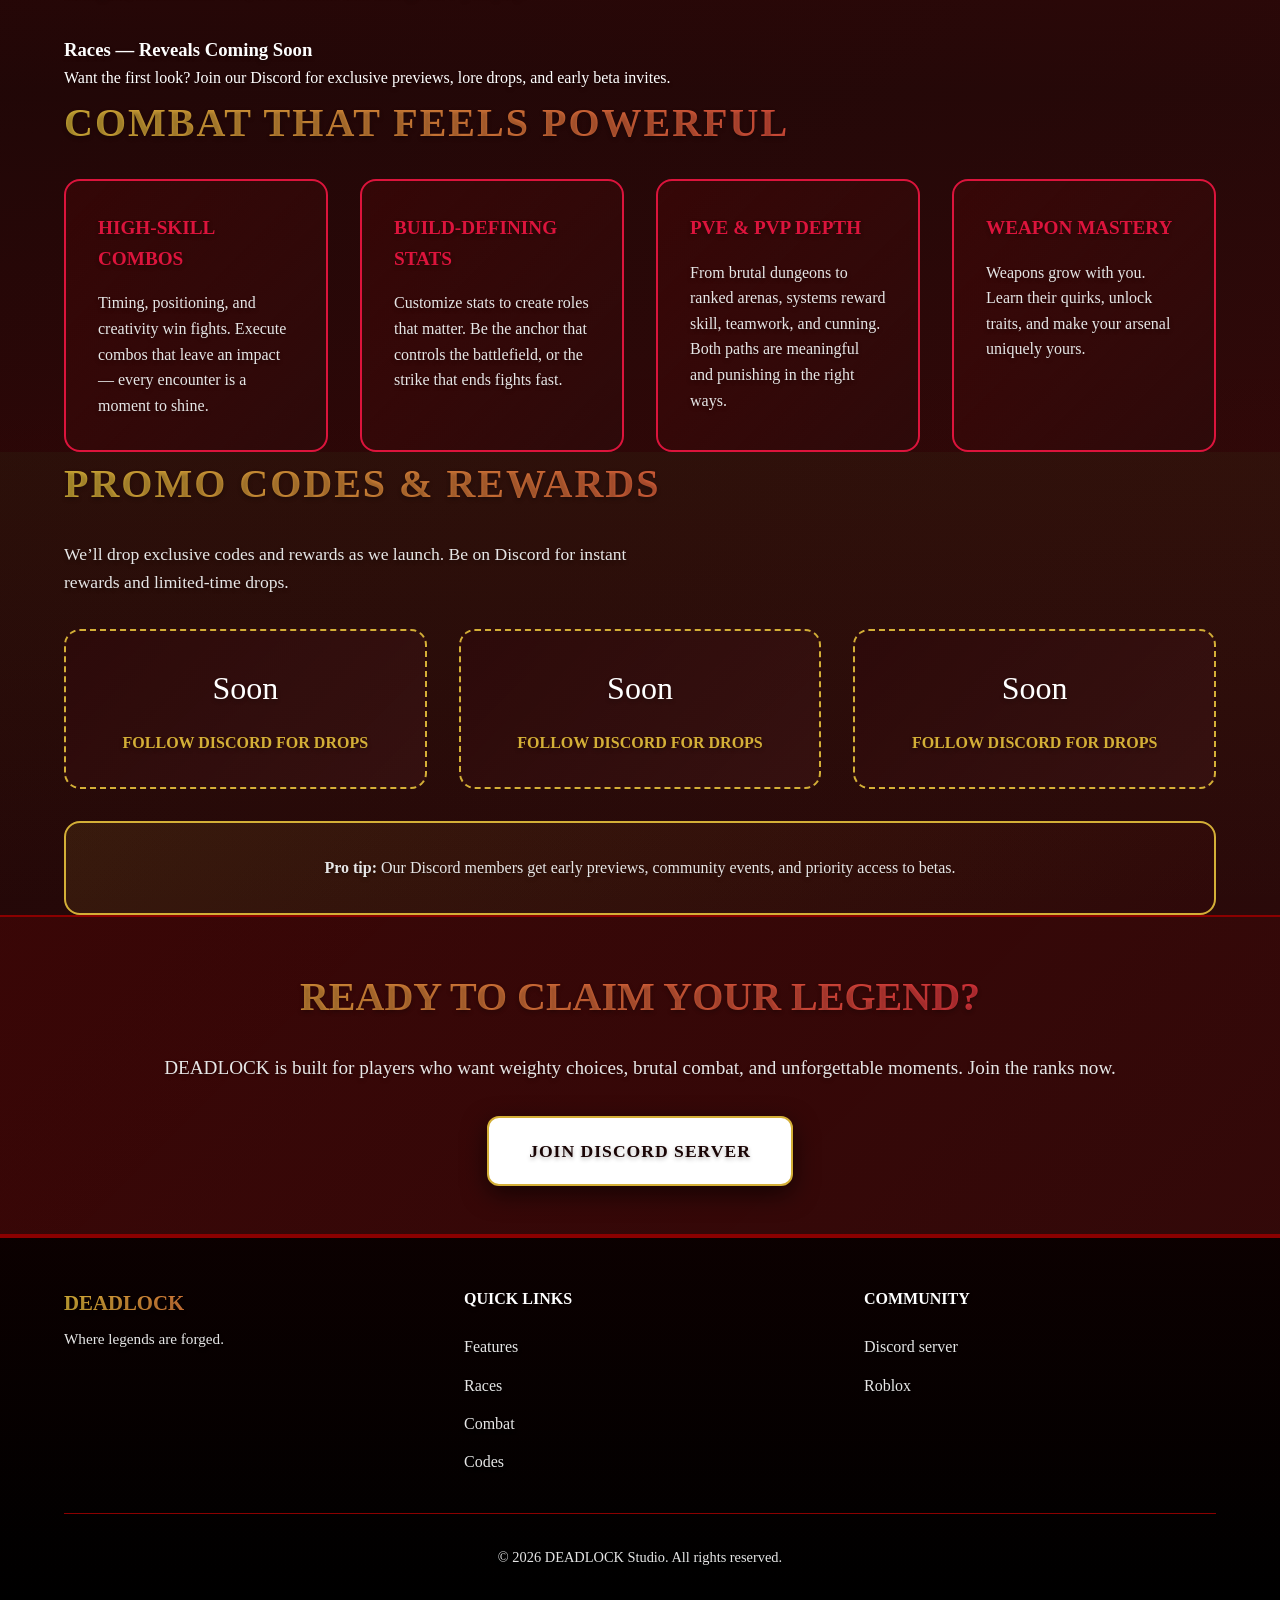
==== commit a255ee4d: "Use uploaded game icon for favicon and logos; change Discord labels to "Discord server"" ====
--- a/index.html
+++ b/index.html
@@ -6,7 +6,8 @@
   <title>DEADLOCK — Dark Roblox RPG</title>
   <meta name="description" content="DEADLOCK — The raw, brutal Roblox RPG made for players who crave weighty choices, savage combat, and unforgettable moments.">
 
-  <!-- Inline SVG favicon to ensure an icon even if external assets fail -->
+  <!-- Fallback favicon uses the uploaded game icon if available -->
+  <link rel="icon" href="assets/game-icon.png" type="image/png">
   <link rel="icon" href="data:image/svg+xml;utf8,<svg xmlns=%22http://www.w3.org/2000/svg%22 viewBox=%220 0 64 64%22><rect width=%2264%22 height=%2264%22 rx=%2212%22 fill=%22%231a0505%22/><rect x=%2220%22 y=%2230%22 width=%2224%22 height=%2220%22 rx=%223%22 fill=%22%238b0000%22/><path d=%22M32%2018c4.4%200%208%203.6%208%208v4h-16v-4c0-4.4%203.6-8%208-8z%22 fill=%22%23d4af37%22/></svg>">
 
   <link rel="preconnect" href="https://fonts.googleapis.com">
@@ -20,8 +21,8 @@
     <div class="container">
       <div class="header-inner">
         <a href="#home" class="logo" aria-label="DEADLOCK home">
-          <!-- Add onerror fallback so logo shows even if asset missing -->
-          <img src="assets/cvqbmsvanhrmy0czqaytntppf4_result_0.png" alt="DEADLOCK logo" class="logo-img" onerror='this.onerror=null;this.src="data:image/svg+xml;utf8,<svg xmlns=%22http://www.w3.org/2000/svg%22 viewBox=%220 0 64 64%22><rect width=%2264%22 height=%2264%22 rx=%2212%22 fill=%22%231a0505%22/><rect x=%2220%22 y=%2230%22 width=%2224%22 height=%2220%22 rx=%223%22 fill=%22%238b0000%22/><path d=%22M32%2018c4.4%200%208%203.6%208%208v4h-16v-4c0-4.4%203.6-8%208-8z%22 fill=%22%23d4af37%22/></svg>";'>
+          <!-- Use the uploaded game icon as the visible logo; keep SVG fallback for safety -->
+          <img src="assets/game-icon.png" alt="DEADLOCK logo" class="logo-img" onerror='this.onerror=null;this.src="data:image/svg+xml;utf8,<svg xmlns=%22http://www.w3.org/2000/svg%22 viewBox=%220 0 64 64%22><rect width=%2264%22 height=%2264%22 rx=%2212%22 fill=%22%231a0505%22/><rect x=%2220%22 y=%2230%22 width=%2224%22 height=%2220%22 rx=%223%22 fill=%22%238b0000%22/><path d=%22M32%2018c4.4%200%208%203.6%208%208v4h-16v-4c0-4.4%203.6-8%208-8z%22 fill=%22%23d4af37%22/></svg>";'>
           <span class="logo-text">DEADLOCK</span>
         </a>
 
@@ -38,8 +39,8 @@
             <li><a href="#races">Races</a></li>
             <li><a href="#combat">Combat</a></li>
             <li><a href="#codes">Codes</a></li>
-            <!-- Shortened label to prevent overflow on smaller viewports -->
-            <li><a href="https://discord.gg/ru4EJtZaUZ" target="_blank" class="btn-discord" title="Discord Server">Discord</a></li>
+            <!-- Updated label to match requested text -->
+            <li><a href="https://discord.gg/ru4EJtZaUZ" target="_blank" class="btn-discord" title="Discord server">Discord server</a></li>
           </ul>
         </nav>
       </div>
@@ -57,16 +58,16 @@
 
         <div class="hero-buttons">
           <a href="#features" class="btn btn-primary">See What Makes DEADLOCK Legendary</a>
-          <!-- Shortened Discord button label to avoid wrapping/overflow -->
-          <a href="https://discord.gg/ru4EJtZaUZ" target="_blank" class="btn btn-secondary" title="Discord Server">Discord Server</a>
+          <!-- Updated Discord label to exact requested casing -->
+          <a href="https://discord.gg/ru4EJtZaUZ" target="_blank" class="btn btn-secondary" title="Discord server">Discord server</a>
         </div>
       </div>
 
       <div class="hero-visual">
         <div class="hero-glow"></div>
         <div class="hero-box">
-          <!-- hero logo fallback as well -->
-          <img src="assets/cvqbmsvanhrmy0czqaytntppf4_result_0.png" alt="DEADLOCK hero logo" class="hero-logo" onerror='this.onerror=null;this.src="data:image/svg+xml;utf8,<svg xmlns=%22http://www.w3.org/2000/svg%22 viewBox=%220 0 64 64%22><rect width=%2264%22 height=%2264%22 rx=%2212%22 fill=%22%231a0505%22/><rect x=%2220%22 y=%2230%22 width=%2224%22 height=%2220%22 rx=%223%22 fill=%22%238b0000%22/><path d=%22M32%2018c4.4%200%208%203.6%208%208v4h-16v-4c0-4.4%203.6-8%208-8z%22 fill=%22%23d4af37%22/></svg>";'>
+          <!-- hero logo now uses the uploaded game icon as well -->
+          <img src="assets/game-icon.png" alt="DEADLOCK hero logo" class="hero-logo" onerror='this.onerror=null;this.src="data:image/svg+xml;utf8,<svg xmlns=%22http://www.w3.org/2000/svg%22 viewBox=%220 0 64 64%22><rect width=%2264%22 height=%2264%22 rx=%2212%22 fill=%22%231a0505%22/><rect x=%2220%22 y=%2230%22 width=%2224%22 height=%2220%22 rx=%223%22 fill=%22%238b0000%22/><path d=%22M32%2018c4.4%200%208%203.6%208%208v4h-16v-4c0-4.4%203.6-8%208-8z%22 fill=%22%23d4af37%22/></svg>";'>
         </div>
       </div>
     </div>
@@ -195,7 +196,7 @@
     <div class="container">
       <h2>Ready to Claim Your Legend?</h2>
       <p>DEADLOCK is built for players who want weighty choices, brutal combat, and unforgettable moments. Join the ranks now.</p>
-      <a href="https://discord.gg/ru4EJtZaUZ" target="_blank" class="btn btn-primary btn-large">Join Discord Server</a>
+      <a href="https://discord.gg/ru4EJtZaUZ" target="_blank" class="btn btn-primary btn-large">Join Discord server</a>
     </div>
   </section>
 
@@ -221,7 +222,7 @@
         <div class="footer-social">
           <h4>Community</h4>
           <ul>
-            <li><a href="https://discord.gg/ru4EJtZaUZ" target="_blank">Discord Server</a></li>
+            <li><a href="https://discord.gg/ru4EJtZaUZ" target="_blank">Discord server</a></li>
             <li><a href="https://www.roblox.com" target="_blank">Roblox</a></li>
           </ul>
         </div>
